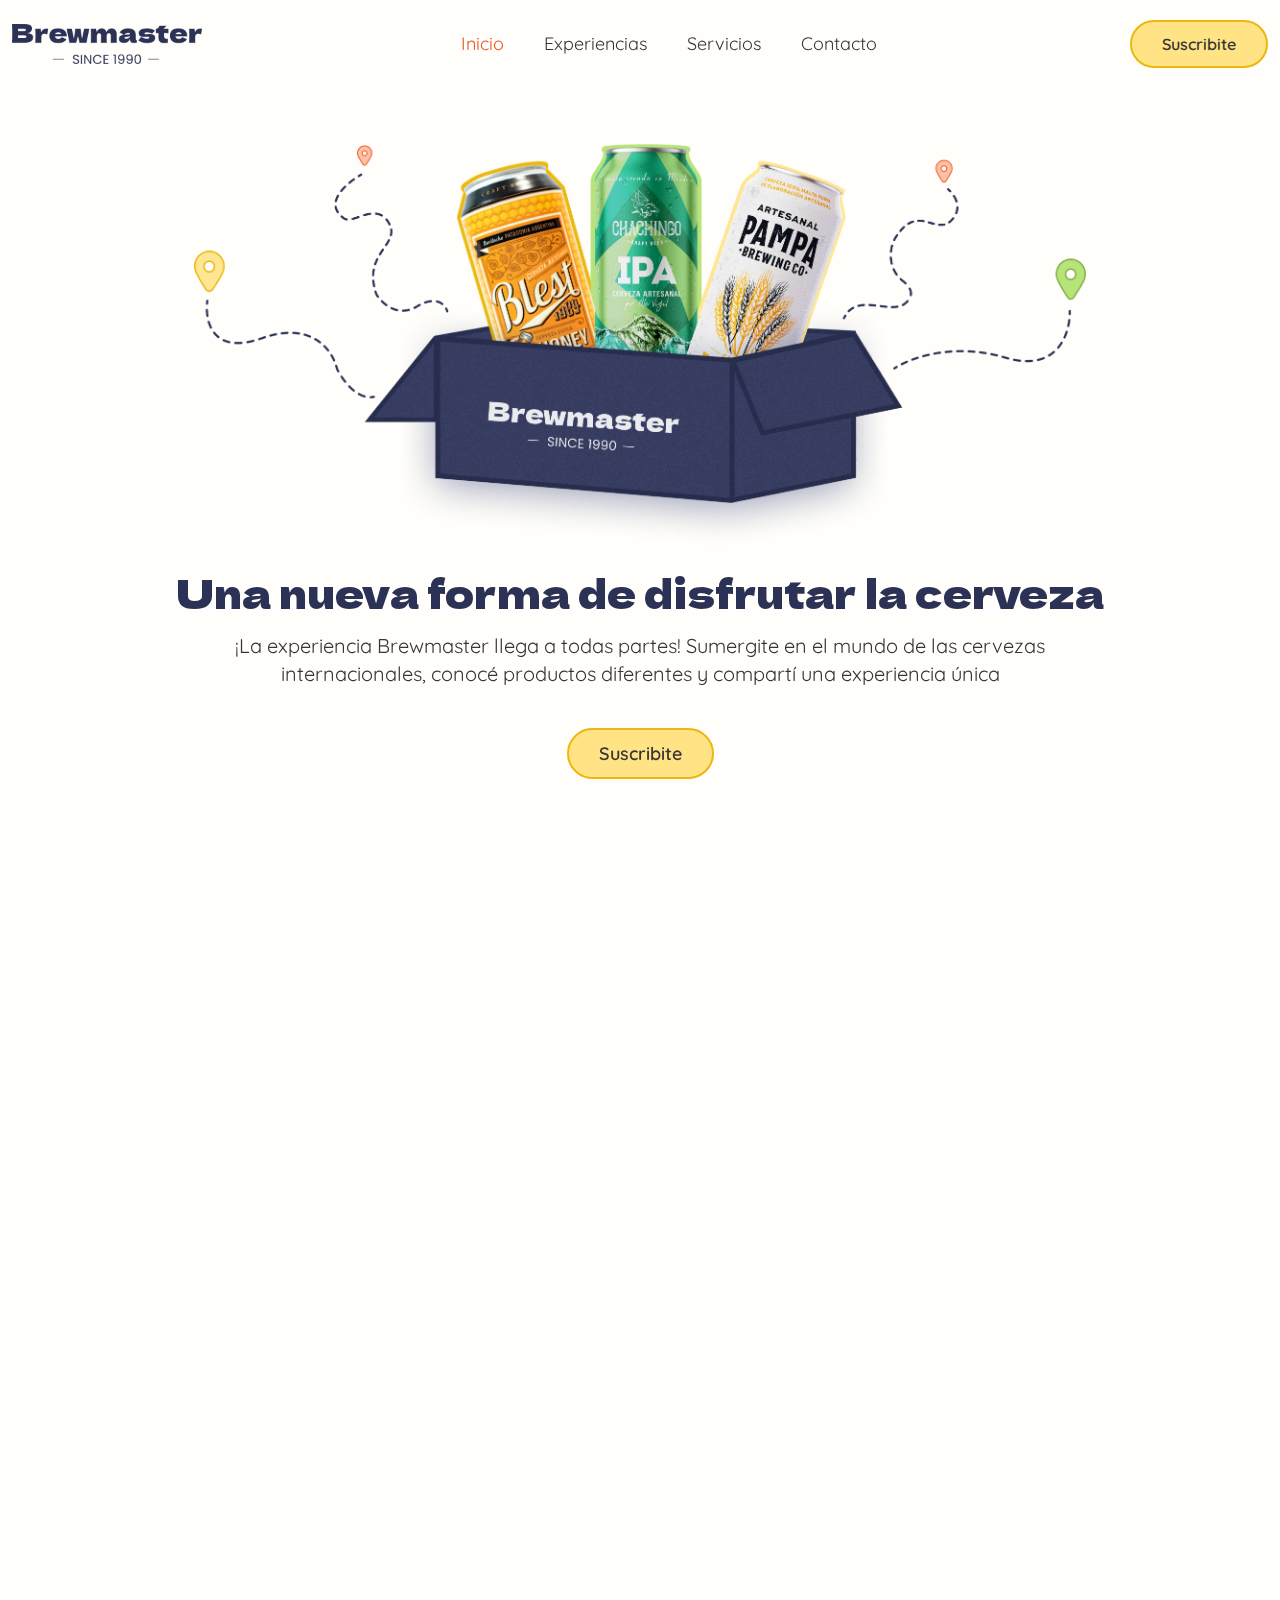
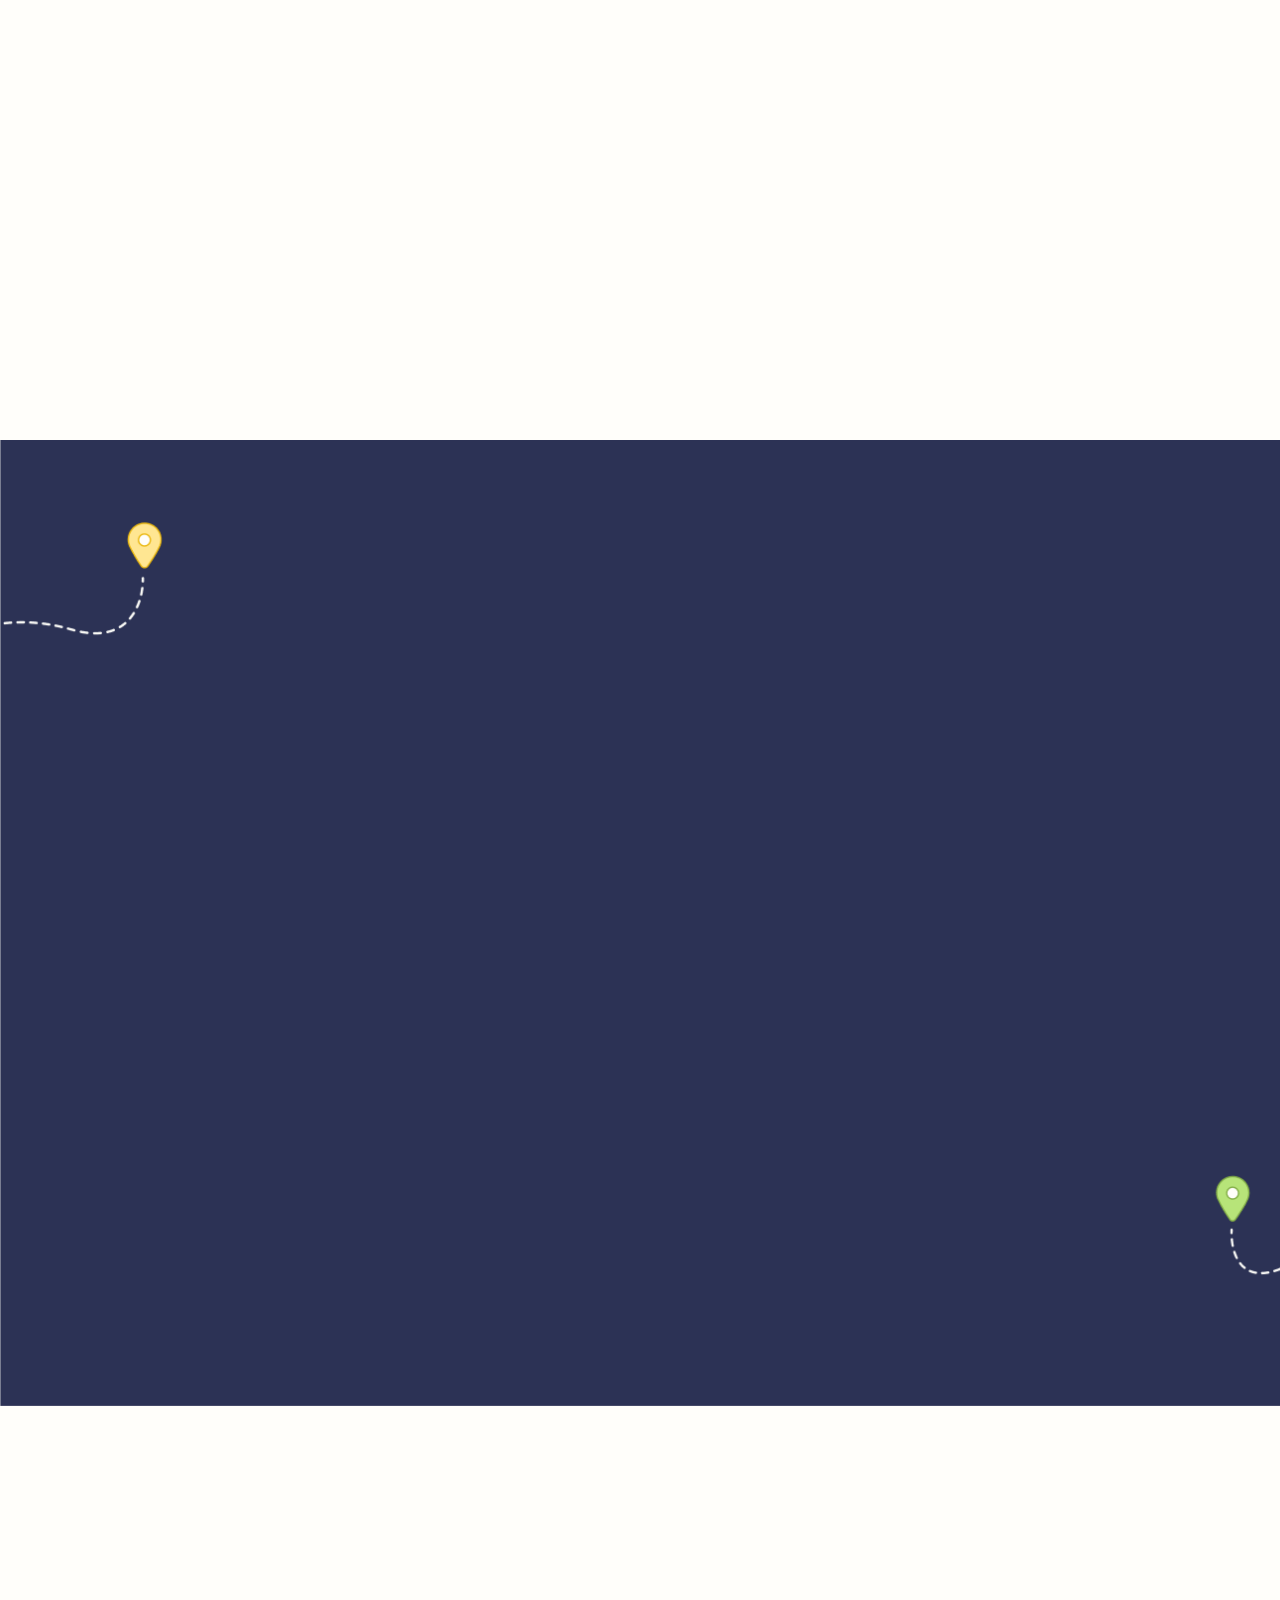
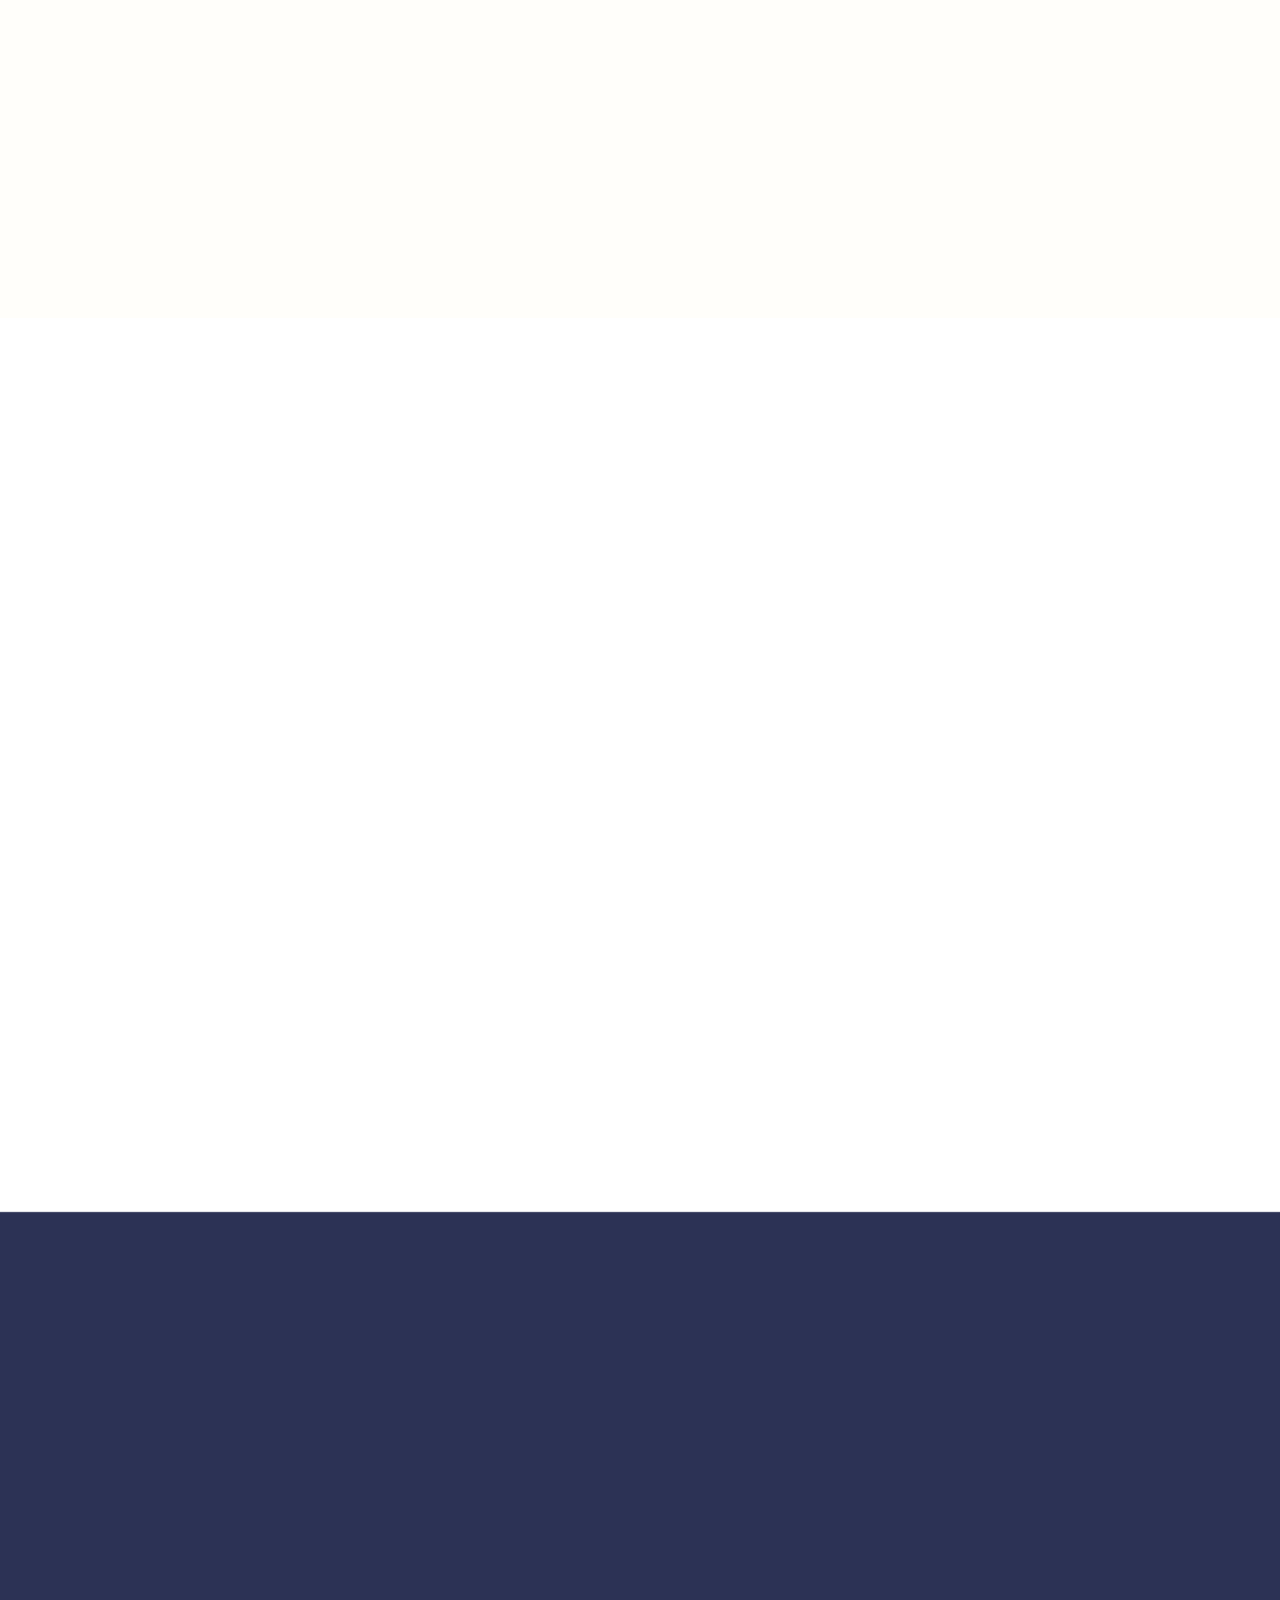
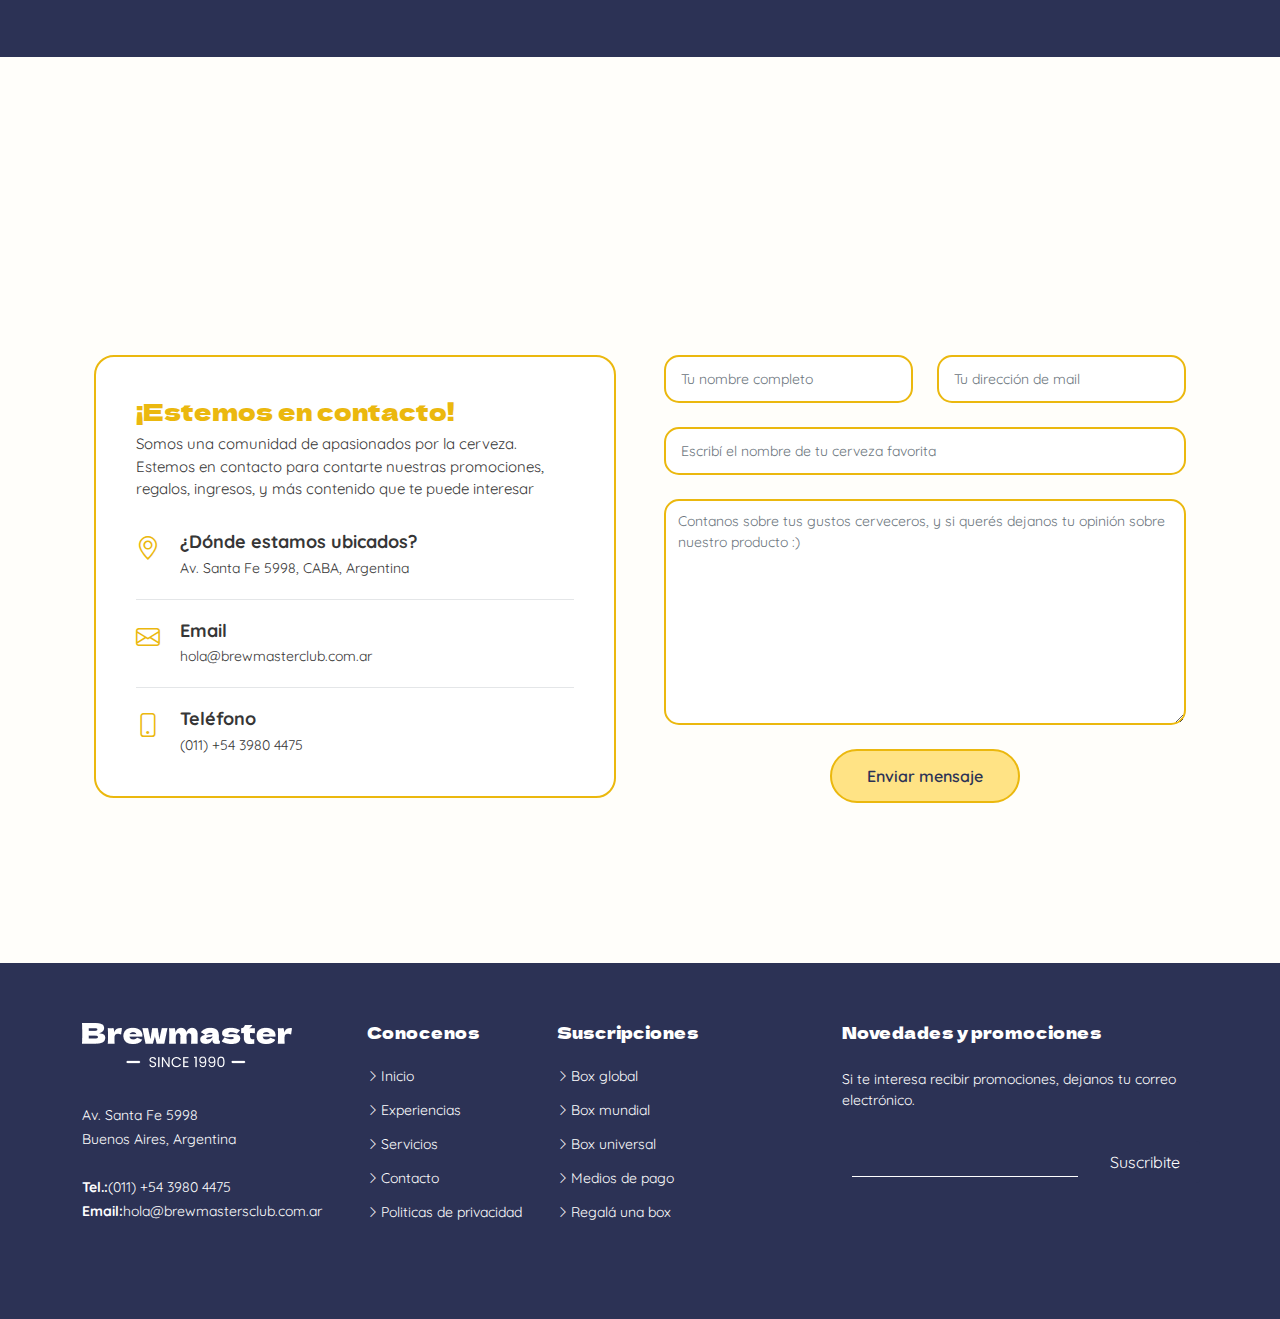
==== index.html @ a4a0e03e "first commit" ====
<!DOCTYPE html>
<html lang="en">

<head>
  <meta charset="utf-8">
  <meta content="width=device-width, initial-scale=1.0" name="viewport">

  <title>Bremasters Inicio</title>
  <meta content="" name="description">
  <meta content="" name="keywords">

  <!-- Favicons -->
  <link href="assets/img/B-logo-removebg-preview.png" rel="icon">
  <link href="assets/img/B-logo-removebg-preview.png" rel="apple-touch-icon">

  <!-- Google Fonts -->
  <link rel="preconnect" href="https://fonts.googleapis.com">
  <link rel="preconnect" href="https://fonts.gstatic.com" crossorigin>
  <link href="https://fonts.googleapis.com/css2?family=Open+Sans:ital,wght@0,300;0,400;0,500;0,600;0,700;1,300;1,400;1,500;1,600;1,700&family=Poppins:ital,wght@0,300;0,400;0,500;0,600;0,700;1,300;1,400;1,500;1,600;1,700&family=Source+Sans+Pro:ital,wght@0,300;0,400;0,600;0,700;1,300;1,400;1,600;1,700&display=swap" rel="stylesheet">
  <link href="https://fonts.googleapis.com/css2?family=Quicksand:wght@300;400;500;600;700&display=swap" rel="stylesheet">
  <link href="https://fonts.googleapis.com/css2?family=Dela+Gothic+One&display=swap" rel="stylesheet">
  <link href="https://fonts.googleapis.com/css2?family=Quicksand:wght@500&display=swap" rel="stylesheet">


  <!-- Vendor CSS Files -->
  <link href="assets/vendor/bootstrap/css/bootstrap.min.css" rel="stylesheet">
  <link href="assets/vendor/bootstrap-icons/bootstrap-icons.css" rel="stylesheet">
  <link href="assets/vendor/aos/aos.css" rel="stylesheet">
  <link href="assets/vendor/glightbox/css/glightbox.min.css" rel="stylesheet">
  <link href="assets/vendor/swiper/swiper-bundle.min.css" rel="stylesheet">

  <!-- Variables CSS Files. Uncomment your preferred color scheme -->
  <link href="assets/css/variables.css" rel="stylesheet">

  <!-- Template Main CSS File -->
  <link href="assets/css/main.css" rel="stylesheet">

  <!-- =======================================================
  * Template Name: HeroBiz - v2.1.0
  * Template URL: https://bootstrapmade.com/herobiz-bootstrap-business-template/
  * Author: BootstrapMade.com
  * License: https://bootstrapmade.com/license/
  ======================================================== -->
</head>

<body>

  <!-- ======= Header ======= -->
  <header id="header" class="header fixed-top" data-scrollto-offset="0">
    <div class="container-fluid d-flex align-items-center justify-content-between">

      <a href="index.html" class="logo d-flex align-items-center scrollto me-auto me-lg-0">
        <!-- Uncomment the line below if you also wish to use an image logo -->
        <img src="assets/img/Imgs-Brewmasters/Logo.png" alt="">
        <!-- <h1>HeroBiz<span>.</span></h1> -->
      </a>

      <nav id="navbar" class="navbar">
        <ul>

          <li><a href="index.html" id="botoninicio" style= "color:#EA571C"><span>Inicio</span> </a>
          <li><a class="nav-link scrollto" href="index2.html">Experiencias</a></li>
          <li><a class="nav-link scrollto" href="#">Servicios</a></li>
          <li><a class="nav-link scrollto" href="#">Contacto</a></li>
          <!-- <li><a class="nav-link scrollto" href="index.html#team">Team</a></li> -->
          <!-- <li><a href="blog.html">Blog</a></li> -->
          <!-- <li class="dropdown megamenu"><a href="#"><span>Mega Menu</span> <i class="bi bi-chevron-down dropdown-indicator"></i></a> -->
            <!-- <ul>
              <li>
                <a href="#">Column 1 link 1</a>
                <a href="#">Column 1 link 2</a>
                <a href="#">Column 1 link 3</a>
              </li>
              <li>
                <a href="#">Column 2 link 1</a>
                <a href="#">Column 2 link 2</a>
                <a href="#">Column 3 link 3</a>
              </li>
              <li>
                <a href="#">Column 3 link 1</a>
                <a href="#">Column 3 link 2</a>
                <a href="#">Column 3 link 3</a>
              </li>
              <li>
                <a href="#">Column 4 link 1</a>
                <a href="#">Column 4 link 2</a>
                <a href="#">Column 4 link 3</a>
              </li>
            </ul> -->
          </li>
          <!-- <li class="dropdown"><a href="#"><span>Drop Down</span> <i class="bi bi-chevron-down dropdown-indicator"></i></a>
            <ul>
              <li><a href="#">Drop Down 1</a></li>
              <li class="dropdown"><a href="#"><span>Deep Drop Down</span> <i class="bi bi-chevron-down dropdown-indicator"></i></a>
                <ul>
                  <li><a href="#">Deep Drop Down 1</a></li>
                  <li><a href="#">Deep Drop Down 2</a></li>
                  <li><a href="#">Deep Drop Down 3</a></li>
                  <li><a href="#">Deep Drop Down 4</a></li>
                  <li><a href="#">Deep Drop Down 5</a></li>
                </ul>
              </li>
              <li><a href="#">Drop Down 2</a></li>
              <li><a href="#">Drop Down 3</a></li>
              <li><a href="#">Drop Down 4</a></li>
            </ul> -->
          </li>
          <!-- <li><a class="nav-link scrollto" href="index.html#contact">Contact</a></li>
        </ul> -->
        <i class="bi bi-list mobile-nav-toggle d-none"></i>
      </nav><!-- .navbar -->

      <a class="btn-getstarted scrollto" href="index2.html">Suscribite</a>

    </div>
  </header><!-- End Header -->


  
  <section id="hero-animated" class="hero-animated d-flex align-items-center">
    <div class="container d-flex flex-column justify-content-center align-items-center text-center position-relative" data-aos="zoom-out">
      <img src="assets/img/Imgs-Brewmasters/Img-hero.png" class="img-fluid animated">
      <h2>Una nueva forma de disfrutar la cerveza</h2>
      <p> ¡La experiencia Brewmaster llega a todas partes! Sumergite en el mundo de las cervezas
        <br> internacionales, conocé productos diferentes y compartí una experiencia única 
      <div class="d-flex">
        <a href="index2.html" class="btn-get-started scrollto">Suscribite</a>
        <!--<a Este es el video que aparecía antes href="https://www.youtube.com/watch?v=LXb3EKWsInQ" class="glightbox btn-watch-video d-flex align-items-center"><i class="bi bi-play-circle"></i><span>Watch Video</span></a> -->
      </div>
    </div>
  </section>

  <main id="main">


    <!-- ======= Services Section ======= -->
    <section id="services" class="services">
      <div class="container" data-aos="fade-up">

        <!-- <div class="section-header">
          <h2>Our Services</h2>
          <p>Ea vitae aspernatur deserunt voluptatem impedit deserunt magnam occaecati dssumenda quas ut ad dolores adipisci aliquam.</p>
        </div> -->

        <div class="row gy-5">

          <div class="col-xl-4 col-md-6" data-aos="zoom-in" data-aos-delay="200">
            <div class="service-item">
              <div class="img">
                <img src="assets/img/Services/Service 1.png" class="img-fluid" alt="">
              </div>
              <div class="details position-relative">
                <!-- <div class="icon">
                  <i class="bi bi-activity"></i>
                </div>-->
                <a href="#" class="stretched-link">
                  <h3>Suscribite</h3>
                </a>
                <p>Seleccioná la suscripción que vos prefieras. ¡La primera compra incluye una sorpresa!</p>
              </div>
            </div>
          </div> <!-- End Service Item -->

          <div class="col-xl-4 col-md-6" data-aos="zoom-in" data-aos-delay="300">
            <div class="service-item">
              <div class="img">
                <img src="assets/img/Services/Service 2.png" class="img-fluid" alt="">
              </div>
              <div class="details position-relative">
                <!-- <div class="icon">
                  <i class="bi bi-broadcast"></i>
                </div> --> 
                <a href="#" class="stretched-link">
                  <h3>Recibí tu producto</h3>
                </a>
                <p>En menos de una semana te enviamos el pedido a tu hogar. ¡Disfrutá sin moverte de ahí!</p>
              </div>
            </div>
          </div> <!-- End Service Item --> 

          <div class="col-xl-4 col-md-6" data-aos="zoom-in" data-aos-delay="400">
            <div class="service-item">
              <div class="img">
                <img src="assets/img/Services/Service 3.png" class="img-fluid" alt="">
              </div>
              <div class="details position-relative">
                <!-- <div class="icon">
                  <i class="bi bi-easel"></i>
                </div> --> 
                <a href="#" class="stretched-link">
                  <h3>Disfrutá</h3>
                </a>
                <p>No todos los días se prueban cervezas seleccionadas de otros países. ¡Aprovechá cada producto!</p>
              </div>
            </div>
          </div> <!-- End Service Item -->

          <!-- <div class="col-xl-4 col-md-6" data-aos="zoom-in" data-aos-delay="500">
            <div class="service-item">
              <div class="img">
                <img src="assets/img/services-4.jpg" class="img-fluid" alt="">
              </div>
              <div class="details position-relative">
                <div class="icon">
                  <i class="bi bi-bounding-box-circles"></i>
                </div>
                <a href="#" class="stretched-link">
                  <h3>Asperiores Commodit</h3>
                </a>
                <p>Non et temporibus minus omnis sed dolor esse consequatur. Cupiditate sed error ea fuga sit provident adipisci neque.</p>
                <a href="#" class="stretched-link"></a>
              </div>
            </div>
          </div>  End Service Item --> 

          <!--<div class="col-xl-4 col-md-6" data-aos="zoom-in" data-aos-delay="600">
            <div class="service-item">
              <div class="img">
                <img src="assets/img/services-5.jpg" class="img-fluid" alt="">
              </div>
              <div class="details position-relative">
                <div class="icon">
                  <i class="bi bi-calendar4-week"></i>
                </div>
                <a href="#" class="stretched-link">
                  <h3>Velit Doloremque</h3>
                </a>
                <p>Cumque et suscipit saepe. Est maiores autem enim facilis ut aut ipsam corporis aut. Sed animi at autem alias eius labore.</p>
                <a href="#" class="stretched-link"></a>
              </div>
            </div>
          </div> End Service Item -->

          <!-- <div class="col-xl-4 col-md-6" data-aos="zoom-in" data-aos-delay="700">
            <div class="service-item">
              <div class="img">
                <img src="assets/img/services-6.jpg" class="img-fluid" alt="">
              </div>
              <div class="details position-relative">
                <div class="icon">
                  <i class="bi bi-chat-square-text"></i>
                </div>
                <a href="#" class="stretched-link">
                  <h3>Dolori Architecto</h3>
                </a>
                <p>Hic molestias ea quibusdam eos. Fugiat enim doloremque aut neque non et debitis iure. Corrupti recusandae ducimus enim.</p>
                <a href="#" class="stretched-link"></a>
              </div>
            </div>
          </div>  End Service Item -->

        </div>

      </div>
    </section> <!-- End Service Section -->

    <!-- ======= Featured Services Section ======= 
    <section id="featured-services" class="featured-services">
      <div class="container">

        <div class="row gy-4">

          <div class="col-xl-3 col-md-6 d-flex" data-aos="zoom-out">
            <div class="service-item position-relative">
               <div class="icon"><i class="bi bi-activity icon"></i></div>
              <img src="../HeroBiz/assets/img/Imgs Brewmasters/Services/service 1.png">
              <h4><a href="" class="stretched-link">Explorá</a></h4>
              <p>Conocé de qué se trata nuestro servicio y las opciones que tenemos.</p>
            </div>
          </div>End Service Item

          <div class="col-xl-3 col-md-6 d-flex" data-aos="zoom-out" data-aos-delay="200">
            <div class="service-item position-relative">
              <div class="icon"><i class="bi bi-bounding-box-circles icon"></i></div>
              <img src="../HeroBiz/assets/img/Imgs Brewmasters/Services/service 2.png">
              <h4><a href="" class="stretched-link">Elegí una suscripción</a></h4>
              <p>Seleccioná la suscripción que vos prefieras. ¡La primera compra incluye una sorpresa!</p>
            </div>
          </div>End Service Item

          <div class="col-xl-3 col-md-6 d-flex" data-aos="zoom-out" data-aos-delay="400">
            <div class="service-item position-relative">
              <div class="icon"><i class="bi bi-calendar4-week icon"></i></div>
              <h4><a href="" class="stretched-link">Recibí tu producto</a></h4>
              <p>En menos de una semana te enviamos el pedido a tu hogar. ¡Disfrutá sin moverte de ahí!</p>
            </div>
          </div> End Service Item

          <div class="col-xl-3 col-md-6 d-flex" data-aos="zoom-out" data-aos-delay="600">
            <div class="service-item position-relative">
              <div class="icon"><i class="bi bi-broadcast icon"></i></div>
              <h4><a href="" class="stretched-link">¡Disfrutá la experiencia!</a></h4>
              <p>No todos los días se prueban cervezas seleccionadas de otros países. ¡Aprovecha cada producto!</p>
            </div>
          </div>End Service Item

        </div>

      </div>
    </section> End Featured Services Section -->

    <!-- ======= About Section ======= -->
    <section id="about" class="about">
      <div class="container" data-aos="fade-up">

        <div class="section-header">
          <h2>Un box con sabor internacional</h2>
          <p>Te presentamos un pack con latas de cerveza seleccionadas de diferentes países.
            ¡Disfrutá de probar sabores nuevos 
            <br> y sofisticados desde la comodidad de tu hogar! </br> </p>
        </div>

        <div class="row g-4 g-lg-5" data-aos="fade-up" data-aos-delay="200">

          <div class="col-lg-5">
            <div class="about-img">
              <img src="assets/img/Imgs-Brewmasters/img-sección2.png" class="img-fluid" alt="">
            </div>
          </div>

          <div class="col-lg-7">
            <h3 class="pt-0 pt-lg-5"></h3>

            <!-- Tabs
            <ul class="nav nav-pills mb-3">
              <li><a class="nav-link active" data-bs-toggle="pill" href="#tab1">Saepe fuga</a></li>
              <li><a class="nav-link" data-bs-toggle="pill" href="#tab2">Voluptates</a></li>
              <li><a class="nav-link" data-bs-toggle="pill" href="#tab3">Corrupti</a></li>
            </ul> End Tabs -->

            <!-- Tab Content -->
            <div class="tab-content">

              <div class="tab-pane fade show active" id="tab1">

                <!-- <p class="fst-italic">Consequuntur inventore voluptates consequatur aut vel et. Eos doloribus expedita. Sapiente atque consequatur minima nihil quae aspernatur quo suscipit voluptatem.</p>
                  -->

                <div class="d-flex align-items-center mt-4">
                  <i-1 class="bi bi-check2" ></i-1>
                  <h4>Una opción diferente y completa</h4>
                </div>
                <p>Nuestro pack incluye 6 latas de cerveza artesanal + tag de degustación de cada 
                  <br> una + obsequio especial del mes (vaso, posavaso, remera, merchandising).</p>

                <div class="d-flex align-items-center mt-4">
                  <i-2 class="bi bi-check2"></i-2>
                  <h4>Productos seleccionados por expertos</h4>
                </div>
                <p>Conseguí tus productos exclusivamente seleccionados por un equipo de expertos 
                  <br> del universo cervecero.</p>

                <div class="d-flex align-items-center mt-4">
                  <i-3 class="bi bi-check2"></i-3>
                  <h4>Servicio de calidad</h4>
                </div>
                <p>Nos gusta lo práctico, lo ágil. Queremos hacerte llegar un producto único que 
                  <br> cumpla con tus expectativas.</p>

              </div><!-- End Tab 1 Content -->

              <div class="tab-pane fade show" id="tab2">

                <p class="fst-italic">Consequuntur inventore voluptates consequatur aut vel et. Eos doloribus expedita. Sapiente atque consequatur minima nihil quae aspernatur quo suscipit voluptatem.</p>

                <div class="d-flex align-items-center mt-4">
                  <i class="bi bi-check2"></i>
                  <h4>Repudiandae rerum velit modi et officia quasi facilis</h4>
                </div>
                <p>Laborum omnis voluptates voluptas qui sit aliquam blanditiis. Sapiente minima commodi dolorum non eveniet magni quaerat nemo et.</p>

                <div class="d-flex align-items-center mt-4">
                  <i class="bi bi-check2"></i>
                  <h4>Incidunt non veritatis illum ea ut nisi</h4>
                </div>
                <p>Non quod totam minus repellendus autem sint velit. Rerum debitis facere soluta tenetur. Iure molestiae assumenda sunt qui inventore eligendi voluptates nisi at. Dolorem quo tempora. Quia et perferendis.</p>

                <div class="d-flex align-items-center mt-4">
                  <i class="bi bi-check2"></i>
                  <h4>Omnis ab quia nemo dignissimos rem eum quos..</h4>
                </div>
                <p>Eius alias aut cupiditate. Dolor voluptates animi ut blanditiis quos nam. Magnam officia aut ut alias quo explicabo ullam esse. Sunt magnam et dolorem eaque magnam odit enim quaerat. Vero error error voluptatem eum.</p>

              </div><!-- End Tab 2 Content -->

              <div class="tab-pane fade show" id="tab3">

                <p class="fst-italic">Consequuntur inventore voluptates consequatur aut vel et. Eos doloribus expedita. Sapiente atque consequatur minima nihil quae aspernatur quo suscipit voluptatem.</p>

                <div class="d-flex align-items-center mt-4">
                  <i class="bi bi-check2"></i>
                  <h4>Repudiandae rerum velit modi et officia quasi facilis</h4>
                </div>
                <p>Laborum omnis voluptates voluptas qui sit aliquam blanditiis. Sapiente minima commodi dolorum non eveniet magni quaerat nemo et.</p>

                <div class="d-flex align-items-center mt-4">
                  <i class="bi bi-check2"></i>
                  <h4>Incidunt non veritatis illum ea ut nisi</h4>
                </div>
                <p>Non quod totam minus repellendus autem sint velit. Rerum debitis facere soluta tenetur. Iure molestiae assumenda sunt qui inventore eligendi voluptates nisi at. Dolorem quo tempora. Quia et perferendis.</p>

                <div class="d-flex align-items-center mt-4">
                  <i class="bi bi-check2"></i>
                  <h4>Omnis ab quia nemo dignissimos rem eum quos..</h4>
                </div>
                <p>Eius alias aut cupiditate. Dolor voluptates animi ut blanditiis quos nam. Magnam officia aut ut alias quo explicabo ullam esse. Sunt magnam et dolorem eaque magnam odit enim quaerat. Vero error error voluptatem eum.</p>

              </div><!-- End Tab 3 Content -->

            </div>

          </div>

        </div>

      </div>
    </section><!-- End About Section -->

    <!-- ======= Pricing Section ======= -->
    <section id="pricing" class="pricing">
      <div class="container" data-aos="fade-up">

        <div class="section-pricing">
          <h2>Sumergite en la experiencia Brewmaster</h2>
          <p>Elegí la suscripción que prefieras y comenzá a probar nuestras selecciones especiales</p>
        </div>

        <div class="row gy-4">

          <div class="col-lg-4" data-aos="zoom-in" data-aos-delay="200">
            <div class="pricing-item">

              <div class="pricing-header">
                <h3>Box global</h3>
                <h4>$ 6.000<span> <br> COMPRA ÚNICA </br></span></h4>
              </div>

              <ul>
                <li><i class="bi bi-dot"></i> <span>Compra por única vez.</span></li>
                <li><i class="bi bi-dot"></i> <span>Envío gratis.</span></li>
                <li><i class="bi bi-dot"></i> <span>Regalo sorpresa.</span></li>
                <li><i class="bi bi-dot"></i> <span>Sin opción de cambio.</span></li>
                
              </ul>

              <div class="text-center mt-auto">
                <a href="index2.html" class="buy-btn">¡Quiero este box!</a>
              </div>

            </div>
          </div><!-- End Pricing Item -->

          <div class="col-lg-4" data-aos="zoom-in" data-aos-delay="400">
            <div class="pricing-item featured">

              <div class="pricing-header">
                <h3>Box mundial</h3>
                <h4>$ 5.500<span> <br> COMPRA MENSUAL </br></span></h4>
              </div>

              <ul>
                <li><i class="bi bi-dot"></i> <span>Suscripción por 6 meses.</span></li>
                <li><i class="bi bi-dot"></i> <span>Envío gratis.</span></li>
                <li><i class="bi bi-dot"></i> <span>Regalo sorpresa.</spa></li>
                <li><i class="bi bi-dot"></i> <span>Opción de cancelación.</spa></li>
               
              </ul>

              <div class="text-center mt-auto">
                <a href="index2.html" class="buy-btn">¡Quiero este box!</a>
              </div>

            </div>
          </div><!-- End Pricing Item -->

          <div class="col-lg-4" data-aos="zoom-in" data-aos-delay="600">
            <div class="pricing-item">

              <div class="pricing-header">
                <h3>Box universal</h3>
                <h4>$ 5.000 <span> <br> COMPRA MENSUAL </br></span></h4>
              </div>

              <ul>
                <li><i class="bi bi-dot"></i> <span>Suscripción por 12 meses.</span></li>
                <li><i class="bi bi-dot"></i> <span>Envío gratis.</span></li>
                <li><i class="bi bi-dot"></i> <span>Regalo sorpresa.</spa></li>
                <li><i class="bi bi-dot"></i> <span>Opción de cancelación.</spa></li>
               
              </ul>

              <div class="text-center mt-auto">
                <a href="index2.html" class="buy-btn">¡Quiero este box!</a>
              </div>

          </div><!-- End Pricing Item -->

        </div>

      </div>
    </section><!-- End Pricing Section -->


    <!-- ======= Call To Action Section ======= -->
    <section id="cta" class="cta">
      <div class="container" data-aos="zoom-out">

        <div class="row g-5">

          <div class="col-lg-8 col-md-6 content d-flex flex-column justify-content-center order-last order-md-first">
            <h3>Promoviendo las cervezas internacionales</h3>
            <p> Este producto surgió a partir de Sol Cravello, una reconocida sommelier 
              <br> de cerveza que junto a sus amigos quisieron compartir su gusto por </br> 
              la bebida y potenciar a los pequeños productores. </br> </p>
            <a class="cta-btn align-self-start" >Conocé su historia</a>
          </div>

          <div class="col-lg-4 col-md-6 order-first order-md-last d-flex align-items-center">
            <div class="img">
              <img src="assets/img/Imgs-Brewmasters/Img Sol Cravello.png" alt="" class="img-fluid">
            </div>
          </div>

        </div>

      </div>
    </section><!-- End Call To Action Section -->


    <!-- ======= On Focus Section ======= 
    <section id="onfocus" class="onfocus">
      <div class="container-fluid p-0" data-aos="fade-up">

        <div class="row g-0">
          <div class="col-lg-6 video-play position-relative">
            <a href="https://www.youtube.com/watch?v=LXb3EKWsInQ" class="glightbox play-btn"></a>
          </div>
          <div class="col-lg-6">
            <div class="content d-flex flex-column justify-content-center h-100">
              <h3>Voluptatem dignissimos provident quasi corporis</h3>
              <p class="fst-italic">
                Lorem ipsum dolor sit amet, consectetur adipiscing elit, sed do eiusmod tempor incididunt ut labore et dolore
                magna aliqua.
              </p>
              <ul>
                <li><i class="bi bi-check-circle"></i> Ullamco laboris nisi ut aliquip ex ea commodo consequat.</li>
                <li><i class="bi bi-check-circle"></i> Duis aute irure dolor in reprehenderit in voluptate velit.</li>
                <li><i class="bi bi-check-circle"></i> Ullamco laboris nisi ut aliquip ex ea commodo consequat. Duis aute irure dolor in reprehenderit in voluptate trideta storacalaperda mastiro dolore eu fugiat nulla pariatur.</li>
              </ul>
              <a href="#" class="read-more align-self-start"><span>Read More</span><i class="bi bi-arrow-right"></i></a>
            </div>
          </div>
        </div>

      </div>
    </section> End On Focus Section 

     ======= Features Section ======= 
    <section id="features" class="features">
      <div class="container" data-aos="fade-up">

        <ul class="nav nav-tabs row gy-4 d-flex">

          <li class="nav-item col-6 col-md-4 col-lg-2">
            <a class="nav-link active show" data-bs-toggle="tab" data-bs-target="#tab-1">
              <i class="bi bi-binoculars color-cyan"></i>
              <h4>Modinest</h4>
            </a>
          </li> End Tab 1 Nav

          <li class="nav-item col-6 col-md-4 col-lg-2">
            <a class="nav-link" data-bs-toggle="tab" data-bs-target="#tab-2">
              <i class="bi bi-box-seam color-indigo"></i>
              <h4>Undaesenti</h4>
            </a>
          </li> End Tab 2 Nav

          <li class="nav-item col-6 col-md-4 col-lg-2">
            <a class="nav-link" data-bs-toggle="tab" data-bs-target="#tab-3">
              <i class="bi bi-brightness-high color-teal"></i>
              <h4>Pariatur</h4>
            </a>
          </li> End Tab 3 Nav

          <li class="nav-item col-6 col-md-4 col-lg-2">
            <a class="nav-link" data-bs-toggle="tab" data-bs-target="#tab-4">
              <i class="bi bi-command color-red"></i>
              <h4>Nostrum</h4>
            </a>
          </li> End Tab 4 Nav

          <li class="nav-item col-6 col-md-4 col-lg-2">
            <a class="nav-link" data-bs-toggle="tab" data-bs-target="#tab-5">
              <i class="bi bi-easel color-blue"></i>
              <h4>Adipiscing</h4>
            </a>
          </li> End Tab 5 Nav 

          <li class="nav-item col-6 col-md-4 col-lg-2">
            <a class="nav-link" data-bs-toggle="tab" data-bs-target="#tab-6">
              <i class="bi bi-map color-orange"></i>
              <h4>Reprehit</h4>
            </a>
          </li> End Tab 6 Nav 

        </ul>

        <div class="tab-content">

          <div class="tab-pane active show" id="tab-1">
            <div class="row gy-4">
              <div class="col-lg-8 order-2 order-lg-1" data-aos="fade-up" data-aos-delay="100">
                <h3>Modinest</h3>
                <p class="fst-italic">
                  Lorem ipsum dolor sit amet, consectetur adipiscing elit, sed do eiusmod tempor incididunt ut labore et dolore
                  magna aliqua.
                </p>
                <ul>
                  <li><i class="bi bi-check-circle-fill"></i> Ullamco laboris nisi ut aliquip ex ea commodo consequat.</li>
                  <li><i class="bi bi-check-circle-fill"></i> Duis aute irure dolor in reprehenderit in voluptate velit.</li>
                  <li><i class="bi bi-check-circle-fill"></i> Ullamco laboris nisi ut aliquip ex ea commodo consequat. Duis aute irure dolor in reprehenderit in voluptate trideta storacalaperda mastiro dolore eu fugiat nulla pariatur.</li>
                </ul>
                <p>
                  Ullamco laboris nisi ut aliquip ex ea commodo consequat. Duis aute irure dolor in reprehenderit in voluptate
                  velit esse cillum dolore eu fugiat nulla pariatur. Excepteur sint occaecat cupidatat non proident, sunt in
                  culpa qui officia deserunt mollit anim id est laborum
                </p>
              </div>
              <div class="col-lg-4 order-1 order-lg-2 text-center" data-aos="fade-up" data-aos-delay="200">
                <img src="assets/img/features-1.svg" alt="" class="img-fluid">
              </div>
            </div>
          </div> End Tab Content 1 

          <div class="tab-pane" id="tab-2">
            <div class="row gy-4">
              <div class="col-lg-8 order-2 order-lg-1">
                <h3>Undaesenti</h3>
                <p>
                  Ullamco laboris nisi ut aliquip ex ea commodo consequat. Duis aute irure dolor in reprehenderit in voluptate
                  velit esse cillum dolore eu fugiat nulla pariatur. Excepteur sint occaecat cupidatat non proident, sunt in
                  culpa qui officia deserunt mollit anim id est laborum
                </p>
                <p class="fst-italic">
                  Lorem ipsum dolor sit amet, consectetur adipiscing elit, sed do eiusmod tempor incididunt ut labore et dolore
                  magna aliqua.
                </p>
                <ul>
                  <li><i class="bi bi-check-circle-fill"></i> Ullamco laboris nisi ut aliquip ex ea commodo consequat.</li>
                  <li><i class="bi bi-check-circle-fill"></i> Duis aute irure dolor in reprehenderit in voluptate velit.</li>
                  <li><i class="bi bi-check-circle-fill"></i> Provident mollitia neque rerum asperiores dolores quos qui a. Ipsum neque dolor voluptate nisi sed.</li>
                  <li><i class="bi bi-check-circle-fill"></i> Ullamco laboris nisi ut aliquip ex ea commodo consequat. Duis aute irure dolor in reprehenderit in voluptate trideta storacalaperda mastiro dolore eu fugiat nulla pariatur.</li>
                </ul>
              </div>
              <div class="col-lg-4 order-1 order-lg-2 text-center">
                <img src="assets/img/features-2.svg" alt="" class="img-fluid">
              </div>
            </div>
          </div> End Tab Content 2 

          <div class="tab-pane" id="tab-3">
            <div class="row gy-4">
              <div class="col-lg-8 order-2 order-lg-1">
                <h3>Pariatur</h3>
                <p>
                  Ullamco laboris nisi ut aliquip ex ea commodo consequat. Duis aute irure dolor in reprehenderit in voluptate
                  velit esse cillum dolore eu fugiat nulla pariatur. Excepteur sint occaecat cupidatat non proident, sunt in
                  culpa qui officia deserunt mollit anim id est laborum
                </p>
                <ul>
                  <li><i class="bi bi-check-circle-fill"></i> Ullamco laboris nisi ut aliquip ex ea commodo consequat.</li>
                  <li><i class="bi bi-check-circle-fill"></i> Duis aute irure dolor in reprehenderit in voluptate velit.</li>
                  <li><i class="bi bi-check-circle-fill"></i> Provident mollitia neque rerum asperiores dolores quos qui a. Ipsum neque dolor voluptate nisi sed.</li>
                </ul>
                <p class="fst-italic">
                  Lorem ipsum dolor sit amet, consectetur adipiscing elit, sed do eiusmod tempor incididunt ut labore et dolore
                  magna aliqua.
                </p>
              </div>
              <div class="col-lg-4 order-1 order-lg-2 text-center">
                <img src="assets/img/features-3.svg" alt="" class="img-fluid">
              </div>
            </div>
          </div> End Tab Content 3

          <div class="tab-pane" id="tab-4">
            <div class="row gy-4">
              <div class="col-lg-8 order-2 order-lg-1">
                <h3>Nostrum</h3>
                <p>
                  Ullamco laboris nisi ut aliquip ex ea commodo consequat. Duis aute irure dolor in reprehenderit in voluptate
                  velit esse cillum dolore eu fugiat nulla pariatur. Excepteur sint occaecat cupidatat non proident, sunt in
                  culpa qui officia deserunt mollit anim id est laborum
                </p>
                <p class="fst-italic">
                  Lorem ipsum dolor sit amet, consectetur adipiscing elit, sed do eiusmod tempor incididunt ut labore et dolore
                  magna aliqua.
                </p>
                <ul>
                  <li><i class="bi bi-check-circle-fill"></i> Ullamco laboris nisi ut aliquip ex ea commodo consequat.</li>
                  <li><i class="bi bi-check-circle-fill"></i> Duis aute irure dolor in reprehenderit in voluptate velit.</li>
                  <li><i class="bi bi-check-circle-fill"></i> Ullamco laboris nisi ut aliquip ex ea commodo consequat. Duis aute irure dolor in reprehenderit in voluptate trideta storacalaperda mastiro dolore eu fugiat nulla pariatur.</li>
                </ul>
              </div>
              <div class="col-lg-4 order-1 order-lg-2 text-center">
                <img src="assets/img/features-4.svg" alt="" class="img-fluid">
              </div>
            </div>
          </div> End Tab Content 4 

          <div class="tab-pane" id="tab-5">
            <div class="row gy-4">
              <div class="col-lg-8 order-2 order-lg-1">
                <h3>Adipiscing</h3>
                <p>
                  Ullamco laboris nisi ut aliquip ex ea commodo consequat. Duis aute irure dolor in reprehenderit in voluptate
                  velit esse cillum dolore eu fugiat nulla pariatur. Excepteur sint occaecat cupidatat non proident, sunt in
                  culpa qui officia deserunt mollit anim id est laborum
                </p>
                <p class="fst-italic">
                  Lorem ipsum dolor sit amet, consectetur adipiscing elit, sed do eiusmod tempor incididunt ut labore et dolore
                  magna aliqua.
                </p>
                <ul>
                  <li><i class="bi bi-check-circle-fill"></i> Ullamco laboris nisi ut aliquip ex ea commodo consequat.</li>
                  <li><i class="bi bi-check-circle-fill"></i> Duis aute irure dolor in reprehenderit in voluptate velit.</li>
                  <li><i class="bi bi-check-circle-fill"></i> Ullamco laboris nisi ut aliquip ex ea commodo consequat. Duis aute irure dolor in reprehenderit in voluptate trideta storacalaperda mastiro dolore eu fugiat nulla pariatur.</li>
                </ul>
              </div>
              <div class="col-lg-4 order-1 order-lg-2 text-center">
                <img src="assets/img/features-5.svg" alt="" class="img-fluid">
              </div>
            </div>
          </div> End Tab Content 5

          <div class="tab-pane" id="tab-6">
            <div class="row gy-4">
              <div class="col-lg-8 order-2 order-lg-1">
                <h3>Reprehit</h3>
                <p>
                  Ullamco laboris nisi ut aliquip ex ea commodo consequat. Duis aute irure dolor in reprehenderit in voluptate
                  velit esse cillum dolore eu fugiat nulla pariatur. Excepteur sint occaecat cupidatat non proident, sunt in
                  culpa qui officia deserunt mollit anim id est laborum
                </p>
                <p class="fst-italic">
                  Lorem ipsum dolor sit amet, consectetur adipiscing elit, sed do eiusmod tempor incididunt ut labore et dolore
                  magna aliqua.
                </p>
                <ul>
                  <li><i class="bi bi-check-circle-fill"></i> Ullamco laboris nisi ut aliquip ex ea commodo consequat.</li>
                  <li><i class="bi bi-check-circle-fill"></i> Duis aute irure dolor in reprehenderit in voluptate velit.</li>
                  <li><i class="bi bi-check-circle-fill"></i> Ullamco laboris nisi ut aliquip ex ea commodo consequat. Duis aute irure dolor in reprehenderit in voluptate trideta storacalaperda mastiro dolore eu fugiat nulla pariatur.</li>
                </ul>
              </div>
              <div class="col-lg-4 order-1 order-lg-2 text-center">
                <img src="assets/img/features-6.svg" alt="" class="img-fluid">
              </div>
            </div>
          </div> End Tab Content 6 

        </div>

      </div>
    </section> End Features Section -->
    
<!-- ======= Portfolio Section ======= -->
<section id="portfolio" class="portfolio" data-aos="fade-up">

  <div class="container">

    <div class="section-header">
      <h2>#BrewersComunidad</h2>
      <p>¡Nos encanta ver a nuestros clientes felices con sus birras! Compartinos tu foto y formá parte 
        <br> de nuestra comunidad cervecera <br/>  </p>
    </div>

  </div>

  <div class="container-fluid" data-aos="fade-up" data-aos-delay="200">

    <div class="portfolio-isotope" data-portfolio-filter="*" data-portfolio-layout="masonry" data-portfolio-sort="original-order">

     <!-- <ul class="portfolio-flters">
        <li data-filter="*" class="filter-active">All</li>
        <li data-filter=".filter-app">App</li>
        <li data-filter=".filter-product">Product</li>
        <li data-filter=".filter-branding">Branding</li>
        <li data-filter=".filter-books">Books</li>
      </ul> End Portfolio Filters -->

      <div class="row g-0 portfolio-container">

        <div class="col-xl-3 col-lg-4 col-md-6 portfolio-item filter-app">
          <img src="assets/img/Portfolio-section/Img-1.png" class="img-fluid" alt="">
          <div class="portfolio-info">
            <h4>Martín Fernández</h4>
            <a href="assets/img/Portfolio-section/Img-1.png" title="Martín Fernández" data-gallery="portfolio-gallery" class="glightbox preview-link"><i class="bi bi-zoom-in"></i></a>
            <a href="portfolio-details.html" title="More Details" class="details-link"><i class="bi bi-link-45deg"></i></a>
          </div>
        </div><!-- End Portfolio Item -->

        <div class="col-xl-3 col-lg-4 col-md-6 portfolio-item filter-product">
          <img src="assets/img/Portfolio-section/Img-2.png" class="img-fluid" alt="">
          <div class="portfolio-info">
            <h4>Agustín Cicharo</h4>
            <a href="assets/img/Portfolio-section/Img-2.png" title="Agustín Cicharo" data-gallery="portfolio-gallery" class="glightbox preview-link"><i class="bi bi-zoom-in"></i></a>
            <a href="portfolio-details.html" title="More Details" class="details-link"><i class="bi bi-link-45deg"></i></a>
          </div>
        </div><!-- End Portfolio Item -->

        <div class="col-xl-3 col-lg-4 col-md-6 portfolio-item filter-branding">
          <img src="assets/img/Portfolio-section/Img-3.png" class="img-fluid" alt="">
          <div class="portfolio-info">
            <h4>Marcela Gomez</h4>
            <a href="assets/img/Portfolio-section/Img-3.png" title="Marcela Gomez" data-gallery="portfolio-gallery" class="glightbox preview-link"><i class="bi bi-zoom-in"></i></a>
            <a href="portfolio-details.html" title="More Details" class="details-link"><i class="bi bi-link-45deg"></i></a>
          </div>
        </div><!-- End Portfolio Item -->

        <div class="col-xl-3 col-lg-4 col-md-6 portfolio-item filter-books">
          <img src="assets/img/Portfolio-section/Img-4.png" class="img-fluid" alt="">
          <div class="portfolio-info">
            <h4>Martina Viscovich</h4>
            <a href="assets/img/Portfolio-section/Img-4.png" title="Martina Viscovich" data-gallery="portfolio-gallery" class="glightbox preview-link"><i class="bi bi-zoom-in"></i></a>
            <a href="portfolio-details.html" title="More Details" class="details-link"><i class="bi bi-link-45deg"></i></a>
          </div>
        </div><!-- End Portfolio Item -->

        <div class="col-xl-3 col-lg-4 col-md-6 portfolio-item filter-app">
          <img src="assets/img/Portfolio-section/Img-5.png" class="img-fluid" alt="">
          <div class="portfolio-info">
            <h4>Manuel Monsalvo</h4>
            <a href="assets/img/Portfolio-section/Img-5.png" title="Manuel Monsalvo" data-gallery="portfolio-gallery" class="glightbox preview-link"><i class="bi bi-zoom-in"></i></a>
            <a href="portfolio-details.html" title="More Details" class="details-link"><i class="bi bi-link-45deg"></i></a>
          </div>
        </div><!-- End Portfolio Item -->

        <div class="col-xl-3 col-lg-4 col-md-6 portfolio-item filter-product">
          <img src="assets/img/Portfolio-section/Img-8.png" class="img-fluid" alt="">
          <div class="portfolio-info">
            <h4>Ana Giuliani</h4>
            <a href="assets/img/Portfolio-section/Img-8.png" title="Ana Giuliani" data-gallery="portfolio-gallery" class="glightbox preview-link"><i class="bi bi-zoom-in"></i></a>
            <a href="portfolio-details.html" title="More Details" class="details-link"><i class="bi bi-link-45deg"></i></a>
          </div>
        </div><!-- End Portfolio Item -->

        <div class="col-xl-3 col-lg-4 col-md-6 portfolio-item filter-branding">
          <img src="assets/img/Portfolio-section/Img-7.png" class="img-fluid" alt="">
          <div class="portfolio-info">
            <h4>Miguel Capdevila</h4>
            <a href="assets/img/Portfolio-section/Img-7.png" title="Miguel Capdevila" data-gallery="portfolio-gallery" class="glightbox preview-link"><i class="bi bi-zoom-in"></i></a>
            <a href="portfolio-details.html" title="More Details" class="details-link"><i class="bi bi-link-45deg"></i></a>
          </div>
        </div><!-- End Portfolio Item -->

        <div class="col-xl-3 col-lg-4 col-md-6 portfolio-item filter-books">
          <img src="assets/img/Portfolio-section/Img-6.png" class="img-fluid" alt="">
          <div class="portfolio-info">
            <h4>Lara Cohen</h4>
            <a href="assets/img/Portfolio-section/Img-6.png" title="Lara Cohen" data-gallery="portfolio-gallery" class="glightbox preview-link"><i class="bi bi-zoom-in"></i></a>
            <a href="portfolio-details.html" title="More Details" class="details-link"><i class="bi bi-link-45deg"></i></a>
          </div>
        </div><!-- End Portfolio Item -->

        <!--<div class="col-xl-3 col-lg-4 col-md-6 portfolio-item filter-app">
          <img src="assets/img/portfolio/app-3.jpg" class="img-fluid" alt="">
          <div class="portfolio-info">
            <h4>App 3</h4>
            <a href="assets/img/portfolio/app-3.jpg" title="App 3" data-gallery="portfolio-gallery" class="glightbox preview-link"><i class="bi bi-zoom-in"></i></a>
            <a href="portfolio-details.html" title="More Details" class="details-link"><i class="bi bi-link-45deg"></i></a>
          </div>
        </div> End Portfolio Item 

        <div class="col-xl-3 col-lg-4 col-md-6 portfolio-item filter-product">
          <img src="assets/img/portfolio/product-3.jpg" class="img-fluid" alt="">
          <div class="portfolio-info">
            <h4>Product 3</h4>
            <a href="assets/img/portfolio/product-3.jpg" title="Product 3" data-gallery="portfolio-gallery" class="glightbox preview-link"><i class="bi bi-zoom-in"></i></a>
            <a href="portfolio-details.html" title="More Details" class="details-link"><i class="bi bi-link-45deg"></i></a>
          </div>
        </div> End Portfolio Item

        <div class="col-xl-3 col-lg-4 col-md-6 portfolio-item filter-branding">
          <img src="assets/img/portfolio/branding-3.jpg" class="img-fluid" alt="">
          <div class="portfolio-info">
            <h4>Branding 3</h4>
            <a href="assets/img/portfolio/branding-3.jpg" title="Branding 2" data-gallery="portfolio-gallery" class="glightbox preview-link"><i class="bi bi-zoom-in"></i></a>
            <a href="portfolio-details.html" title="More Details" class="details-link"><i class="bi bi-link-45deg"></i></a>
          </div>
        </div> End Portfolio Item 

        <div class="col-xl-3 col-lg-4 col-md-6 portfolio-item filter-books">
          <img src="assets/img/portfolio/books-3.jpg" class="img-fluid" alt="">
          <div class="portfolio-info">
            <h4>Books 3</h4>
            <a href="assets/img/portfolio/books-3.jpg" title="Branding 3" data-gallery="portfolio-gallery" class="glightbox preview-link"><i class="bi bi-zoom-in"></i></a>
            <a href="portfolio-details.html" title="More Details" class="details-link"><i class="bi bi-link-45deg"></i></a>
          </div>
        </div> End Portfolio Item 

      </div> End Portfolio Container -->

    </div>

  </div>
</section><!-- End Portfolio Section -->



    <!-- ======= Testimonials Section ======= -->
    <section id="testimonials" class="testimonials">
      <div class="container" data-aos="fade-up">

        <div class="testimonials-slider swiper">
          <div class="swiper-wrapper">

            <div class="swiper-slide">
              <div class="testimonial-item">
                <img src="assets/img/Testimonials-section/Img-1.png" class="testimonial-img" alt="">
                <h3>Joaquín Gómez</h3>
                <!-- <h4>Ceo &amp; Founder</h4> -->
                <div class="stars">
                  <i class="bi bi-star-fill"></i><i class="bi bi-star-fill"></i><i class="bi bi-star-fill"></i><i class="bi bi-star-fill"></i><i class="bi bi-star-fill"></i>
                </div>
                <p>
                  "Excelente servicio desde el momento en que me suscribí. Los productos siempre llegan a tiempo, en perfectas condiciones y son una delicia. ¡Brewmaster fue un gran hallazgo!"
                  </p>
              </div>
            </div><!-- End testimonial item -->

            <div class="swiper-slide">
              <div class="testimonial-item">
                <img src="assets/img/Testimonials-section/Img-2.png" class="testimonial-img" alt="">
                <h3>Sara Milanto</h3>
               
                <div class="stars">
                  <i class="bi bi-star-fill"></i><i class="bi bi-star-fill"></i><i class="bi bi-star-fill"></i><i class="bi bi-star-fill"></i><i class="bi bi-star-fill"></i>
                </div>
                <p>
                  “Descubrí Brewmaster por una amiga que me lo recomendó, ¡me pareció una excelente idea! Soy fan de la cerveza y me cuesta conseguir este tipo de productos, feliz de haberlos encontrado"
                  </p>
              </div>
            </div><!-- End testimonial item -->

            <div class="swiper-slide">
              <div class="testimonial-item">
                <img src="assets/img/Testimonials-section/Img-3.png" class="testimonial-img" alt="">
                <h3>Manuel Monsalvo</h3>
                <div class="stars">
                  <i class="bi bi-star-fill"></i><i class="bi bi-star-fill"></i><i class="bi bi-star-fill"></i><i class="bi bi-star-fill"></i><i class="bi bi-star-fill"></i>
                </div>
                <p>
                "Si hay algo que me gusta además del box Brewmasters, es la calidad de su atención. Siempre están disponibles por cualquier consulta y el equipo es muy buena onda. Un éxito todo, ¡sigan así!"
                </p>
              </div>
            </div><!-- End testimonial item -->

            <div class="swiper-slide">
              <div class="testimonial-item">
                <img src="assets/img/Testimonials-section/Img-4.png" class="testimonial-img" alt="">
                <h3>Sofía López</h3>
                <div class="stars">
                  <i class="bi bi-star-fill"></i><i class="bi bi-star-fill"></i><i class="bi bi-star-fill"></i><i class="bi bi-star-fill"></i><i class="bi bi-star-fill"></i>
                </div>
                <p>
                  "Encontrar un lugar con cervezas internacionales, con un servicio tan práctico y con precios tan accesibles no es fácil. Me cuesta volver a las cervecerías artesanales... Amo Brewmasters :)"
                  </p>
              </div>
            </div><!-- End testimonial item -->

            <div class="swiper-slide">
              <div class="testimonial-item">
                <img src="assets/img/Testimonials-section/Img-5.png" class="testimonial-img" alt="">
                <h3>Agustín Cicharo</h3>
                <div class="stars">
                  <i class="bi bi-star-fill"></i><i class="bi bi-star-fill"></i><i class="bi bi-star-fill"></i><i class="bi bi-star-fill"></i><i class="bi bi-star-fill"></i>
                </div>
                <p>
                  "Chicos, gracias por su espectacular servicio. Las cervezas seleccionadas cada mes son una delicia, y siempre llega todo en tiempo y forma. ¡Los felicito!"
                  </p>
              </div>
            </div><!-- End testimonial item -->

          </div>
          <div class="swiper-pagination"></div>
        </div>

      </div>
    </section><!-- End Testimonials Section -->

    

    <!-- ======= F.A.Q Section ======= 
    <section id="faq" class="faq">
      <div class="container-fluid" data-aos="fade-up">

        <div class="row gy-4">

          <div class="col-lg-7 d-flex flex-column justify-content-center align-items-stretch  order-2 order-lg-1">

            <div class="content px-xl-5">
              <h3>Frequently Asked <strong>Questions</strong></h3>
              <p>
                Lorem ipsum dolor sit amet, consectetur adipiscing elit, sed do eiusmod tempor incididunt ut labore et dolore magna aliqua. Duis aute irure dolor in reprehenderit
              </p>
            </div>

            <div class="accordion accordion-flush px-xl-5" id="faqlist">

              <div class="accordion-item" data-aos="fade-up" data-aos-delay="200">
                <h3 class="accordion-header">
                  <button class="accordion-button collapsed" type="button" data-bs-toggle="collapse" data-bs-target="#faq-content-1">
                    <i class="bi bi-question-circle question-icon"></i>
                    Non consectetur a erat nam at lectus urna duis?
                  </button>
                </h3>
                <div id="faq-content-1" class="accordion-collapse collapse" data-bs-parent="#faqlist">
                  <div class="accordion-body">
                    Feugiat pretium nibh ipsum consequat. Tempus iaculis urna id volutpat lacus laoreet non curabitur gravida. Venenatis lectus magna fringilla urna porttitor rhoncus dolor purus non.
                  </div>
                </div>
              </div> # Faq item

              <div class="accordion-item" data-aos="fade-up" data-aos-delay="300">
                <h3 class="accordion-header">
                  <button class="accordion-button collapsed" type="button" data-bs-toggle="collapse" data-bs-target="#faq-content-2">
                    <i class="bi bi-question-circle question-icon"></i>
                    Feugiat scelerisque varius morbi enim nunc faucibus a pellentesque?
                  </button>
                </h3>
                <div id="faq-content-2" class="accordion-collapse collapse" data-bs-parent="#faqlist">
                  <div class="accordion-body">
                    Dolor sit amet consectetur adipiscing elit pellentesque habitant morbi. Id interdum velit laoreet id donec ultrices. Fringilla phasellus faucibus scelerisque eleifend donec pretium. Est pellentesque elit ullamcorper dignissim. Mauris ultrices eros in cursus turpis massa tincidunt dui.
                  </div>
                </div>
              </div> # Faq item

              <div class="accordion-item" data-aos="fade-up" data-aos-delay="400">
                <h3 class="accordion-header">
                  <button class="accordion-button collapsed" type="button" data-bs-toggle="collapse" data-bs-target="#faq-content-3">
                    <i class="bi bi-question-circle question-icon"></i>
                    Dolor sit amet consectetur adipiscing elit pellentesque habitant morbi?
                  </button>
                </h3>
                <div id="faq-content-3" class="accordion-collapse collapse" data-bs-parent="#faqlist">
                  <div class="accordion-body">
                    Eleifend mi in nulla posuere sollicitudin aliquam ultrices sagittis orci. Faucibus pulvinar elementum integer enim. Sem nulla pharetra diam sit amet nisl suscipit. Rutrum tellus pellentesque eu tincidunt. Lectus urna duis convallis convallis tellus. Urna molestie at elementum eu facilisis sed odio morbi quis
                  </div>
                </div>
              </div> # Faq item

              <div class="accordion-item" data-aos="fade-up" data-aos-delay="500">
                <h3 class="accordion-header">
                  <button class="accordion-button collapsed" type="button" data-bs-toggle="collapse" data-bs-target="#faq-content-4">
                    <i class="bi bi-question-circle question-icon"></i>
                    Ac odio tempor orci dapibus. Aliquam eleifend mi in nulla?
                  </button>
                </h3>
                <div id="faq-content-4" class="accordion-collapse collapse" data-bs-parent="#faqlist">
                  <div class="accordion-body">
                    <i class="bi bi-question-circle question-icon"></i>
                    Dolor sit amet consectetur adipiscing elit pellentesque habitant morbi. Id interdum velit laoreet id donec ultrices. Fringilla phasellus faucibus scelerisque eleifend donec pretium. Est pellentesque elit ullamcorper dignissim. Mauris ultrices eros in cursus turpis massa tincidunt dui.
                  </div>
                </div>
              </div> # Faq item

              <div class="accordion-item" data-aos="fade-up" data-aos-delay="600">
                <h3 class="accordion-header">
                  <button class="accordion-button collapsed" type="button" data-bs-toggle="collapse" data-bs-target="#faq-content-5">
                    <i class="bi bi-question-circle question-icon"></i>
                    Tempus quam pellentesque nec nam aliquam sem et tortor consequat?
                  </button>
                </h3>
                <div id="faq-content-5" class="accordion-collapse collapse" data-bs-parent="#faqlist">
                  <div class="accordion-body">
                    Molestie a iaculis at erat pellentesque adipiscing commodo. Dignissim suspendisse in est ante in. Nunc vel risus commodo viverra maecenas accumsan. Sit amet nisl suscipit adipiscing bibendum est. Purus gravida quis blandit turpis cursus in
                  </div>
                </div>
              </div> # Faq item

            </div>

          </div>

          <div class="col-lg-5 align-items-stretch order-1 order-lg-2 img" style='background-image: url("assets/img/faq.jpg");'>&nbsp;</div>
        </div>

      </div>
    </section> End F.A.Q Section -->

    

    <!-- ======= Team Section ======= 
    <section id="team" class="team">
      <div class="container" data-aos="fade-up">

        <div class="section-header">
          <h2>Our Team</h2>
          <p>Architecto nobis eos vel nam quidem vitae temporibus voluptates qui hic deserunt iusto omnis nam voluptas asperiores sequi tenetur dolores incidunt enim voluptatem magnam cumque fuga.</p>
        </div>

        <div class="row gy-5">

          <div class="col-xl-4 col-md-6 d-flex" data-aos="zoom-in" data-aos-delay="200">
            <div class="team-member">
              <div class="member-img">
                <img src="assets/img/team/team-1.jpg" class="img-fluid" alt="">
              </div>
              <div class="member-info">
                <div class="social">
                  <a href=""><i class="bi bi-twitter"></i></a>
                  <a href=""><i class="bi bi-facebook"></i></a>
                  <a href=""><i class="bi bi-instagram"></i></a>
                  <a href=""><i class="bi bi-linkedin"></i></a>
                </div>
                <h4>Walter White</h4>
                <span>Chief Executive Officer</span>
              </div>
            </div>
          </div> End Team Member 

          <div class="col-xl-4 col-md-6 d-flex" data-aos="zoom-in" data-aos-delay="400">
            <div class="team-member">
              <div class="member-img">
                <img src="assets/img/team/team-2.jpg" class="img-fluid" alt="">
              </div>
              <div class="member-info">
                <div class="social">
                  <a href=""><i class="bi bi-twitter"></i></a>
                  <a href=""><i class="bi bi-facebook"></i></a>
                  <a href=""><i class="bi bi-instagram"></i></a>
                  <a href=""><i class="bi bi-linkedin"></i></a>
                </div>
                <h4>Sarah Jhonson</h4>
                <span>Product Manager</span>
              </div>
            </div>
          </div> End Team Member

          <div class="col-xl-4 col-md-6 d-flex" data-aos="zoom-in" data-aos-delay="600">
            <div class="team-member">
              <div class="member-img">
                <img src="assets/img/team/team-3.jpg" class="img-fluid" alt="">
              </div>
              <div class="member-info">
                <div class="social">
                  <a href=""><i class="bi bi-twitter"></i></a>
                  <a href=""><i class="bi bi-facebook"></i></a>
                  <a href=""><i class="bi bi-instagram"></i></a>
                  <a href=""><i class="bi bi-linkedin"></i></a>
                </div>
                <h4>William Anderson</h4>
                <span>CTO</span>
              </div>
            </div>
          </div> End Team Member 

        </div>

      </div>
    </section> End Team Section -->

    <!-- ======= Recent Blog Posts Section ======= 
    <section id="recent-blog-posts" class="recent-blog-posts">

      <div class="container" data-aos="fade-up">

        <div class="section-header">
          <h2>Blog</h2>
          <p>Recent posts form our Blog</p>
        </div>

        <div class="row">

          <div class="col-lg-4" data-aos="fade-up" data-aos-delay="200">
            <div class="post-box">
              <div class="post-img"><img src="assets/img/blog/blog-1.jpg" class="img-fluid" alt=""></div>
              <div class="meta">
                <span class="post-date">Tue, December 12</span>
                <span class="post-author"> / Julia Parker</span>
              </div>
              <h3 class="post-title">Eum ad dolor et. Autem aut fugiat debitis voluptatem consequuntur sit</h3>
              <p>Illum voluptas ab enim placeat. Adipisci enim velit nulla. Vel omnis laudantium. Asperiores eum ipsa est officiis. Modi cupiditate exercitationem qui magni est...</p>
              <a href="blog-details.html" class="readmore stretched-link"><span>Read More</span><i class="bi bi-arrow-right"></i></a>
            </div>
          </div>

          <div class="col-lg-4" data-aos="fade-up" data-aos-delay="400">
            <div class="post-box">
              <div class="post-img"><img src="assets/img/blog/blog-2.jpg" class="img-fluid" alt=""></div>
              <div class="meta">
                <span class="post-date">Fri, September 05</span>
                <span class="post-author"> / Mario Douglas</span>
              </div>
              <h3 class="post-title">Et repellendus molestiae qui est sed omnis voluptates magnam</h3>
              <p>Voluptatem nesciunt omnis libero autem tempora enim ut ipsam id. Odit quia ab eum assumenda. Quisquam omnis aliquid necessitatibus tempora consectetur doloribus...</p>
              <a href="blog-details.html" class="readmore stretched-link"><span>Read More</span><i class="bi bi-arrow-right"></i></a>
            </div>
          </div>

          <div class="col-lg-4" data-aos="fade-up" data-aos-delay="600">
            <div class="post-box">
              <div class="post-img"><img src="assets/img/blog/blog-3.jpg" class="img-fluid" alt=""></div>
              <div class="meta">
                <span class="post-date">Tue, July 27</span>
                <span class="post-author"> / Lisa Hunter</span>
              </div>
              <h3 class="post-title">Quia assumenda est et veritatis aut quae</h3>
              <p>Quia nam eaque omnis explicabo similique eum quaerat similique laboriosam. Quis omnis repellat sed quae consectetur magnam veritatis dicta nihil...</p>
              <a href="blog-details.html" class="readmore stretched-link"><span>Read More</span><i class="bi bi-arrow-right"></i></a>
            </div>
          </div>

        </div>

      </div>

    </section> End Recent Blog Posts Section -->


    <!-- ======= Clients Section ======= -->
    <section id="clients" class="clients">
      <div class="container" data-aos="zoom-out">

        <div class="clients-slider swiper">
          <div class="swiper-wrapper align-items-center">
            <div class="swiper-slide"><img src="assets/img/Partners-section/Partner 1.png" class="img-fluid" alt=""></div>
            <div class="swiper-slide"><img src="assets/img/Partners-section/Partner 2.png" class="img-fluid" alt=""></div>
            <div class="swiper-slide"><img src="assets/img/Partners-section/Partner 3.png" class="img-fluid" alt=""></div>
            <div class="swiper-slide"><img src="assets/img/Partners-section/Partner 4.png" class="img-fluid" alt=""></div>
            <div class="swiper-slide"><img src="assets/img/Partners-section/Partner 5.png" class="img-fluid" alt=""></div>
            <!-- <div class="swiper-slide"><img src="assets/img/clients/client-6.png" class="img-fluid" alt=""></div>
            <div class="swiper-slide"><img src="assets/img/clients/client-7.png" class="img-fluid" alt=""></div>
            <div class="swiper-slide"><img src="assets/img/clients/client-8.png" class="img-fluid" alt=""></div>
            -->
          </div>
        </div>

      </div>
    </section><!-- End Clients Section -->

    <!-- ======= Contact Section ======= -->
    <section id="contact" class="contact">
      <div class="container">

        <!-- <div class="section-header">
          <h2>Contact Us</h2>
          <p>Ea vitae aspernatur deserunt voluptatem impedit deserunt magnam occaecati dssumenda quas ut ad dolores adipisci aliquam.</p>
        </div>

      </div>

      <div class="map">
        <iframe src="https://www.google.com/maps/embed?pb=!1m14!1m8!1m3!1d12097.433213460943!2d-74.0062269!3d40.7101282!3m2!1i1024!2i768!4f13.1!3m3!1m2!1s0x0%3A0xb89d1fe6bc499443!2sDowntown+Conference+Center!5e0!3m2!1smk!2sbg!4v1539943755621" frameborder="0" allowfullscreen></iframe>
      </div>  End Google Maps -->

      <div class="container contact-section">

        <div class="row gy-5 gx-lg-5">

          <div class="col-lg-6">

            <div class="info">
      
              <h3>¡Estemos en contacto!</h3>
              <p>Somos una comunidad de apasionados por la cerveza. Estemos en contacto para contarte nuestras promociones, regalos, ingresos, y más contenido que te puede interesar </p>

              <div class="info-item d-flex">
                <i class="bi bi-geo-alt flex-shrink-0"></i>
                <div>
                  <h4>¿Dónde estamos ubicados?</h4>
                  <p>Av. Santa Fe 5998, CABA, Argentina</p>
                </div>
              </div><!-- End Info Item -->

              <div class="info-item d-flex">
                <i class="bi bi-envelope flex-shrink-0"></i>
                <div>
                  <h4>Email</h4>
                  <p>hola@brewmasterclub.com.ar</p>
                </div>
              </div><!-- End Info Item -->

              <div class="info-item d-flex">
                <i class="bi bi-phone flex-shrink-0"></i>
                <div>
                  <h4>Teléfono</h4>
                  <p>(011) +54 3980 4475</p>
                </div>
              </div><!-- End Info Item -->

            </div>

          </div>

          <div class="col-lg-6">
            <form action="forms/contact.php" method="post" role="form" class="php-email-form">
              <div class="row">
                <div class="col-md-6 form-group">
                  <input type="text" name="name" class="form-control" id="name" placeholder="Tu nombre completo" required>
                </div>
                <div class="col-md-6 form-group mt-3 mt-md-0">
                  <input type="email" class="form-control" name="email" id="email" placeholder="Tu dirección de mail" required>
                </div>
              </div>
              <div class="form-group mt-3">
                <input type="text" class="form-control" name="subject" id="subject" placeholder="Escribí el nombre de tu cerveza favorita" required>
              </div>
              <div class="form-group mt-3">
                <textarea class="form-control" name="message" placeholder="Contanos sobre tus gustos cerveceros, y si querés dejanos tu opinión sobre nuestro producto :)" required></textarea>
              </div>
              <div class="my-3">
                <div class="loading">Loading</div>
                <div class="error-message"></div>
                <div class="sent-message">Your message has been sent. Thank you!</div>
              </div>
              <div class="text-center"><button type="submit">Enviar mensaje</button></div>
            </form>
          </div><!-- End Contact Form -->

        </div>

      </div>
    </section-1><!-- End Contact Section -->

  </main><!-- End #main -->

  <!-- ======= Footer ======= -->
  <footer id="footer" class="footer">

    <div class="footer-content">
      <div class="container">
        <div class="row">

          <div class="col-lg-3 col-md-6">
            <div class="logo-footer">
              <img src="assets/img/Imgs-Brewmasters/Logo negativo.png">
              </div>
              <div class="footer-info"> 
                <p>
                Av. Santa Fe 5998 <br>
                Buenos Aires, Argentina<br><br>
                <strong>Tel.:</strong>(011) +54 3980 4475<br>
                <strong>Email:</strong>hola@brewmastersclub.com.ar<br>
              </p>
            </div>
          </div>

          <div class="col-lg-2 col-md-6 footer-links">
            <h4>Conocenos</h4>
            <ul>
              <li><i class="bi bi-chevron-right"></i> <a href="index.html">Inicio</a></li>
              <li><i class="bi bi-chevron-right"></i> <a href="index2.html">Experiencias</a></li>
              <li><i class="bi bi-chevron-right"></i> <a href="index2.html">Servicios</a></li>
              <li><i class="bi bi-chevron-right"></i> <a href="index2.html">Contacto</a></li>
              <li><i class="bi bi-chevron-right"></i> <a href="index2.html">Politicas de privacidad</a></li>
            </ul>
          </div>

          <div class="col-lg-3 col-md-6 footer-links">
            <h4>Suscripciones</h4>
            <ul>
              <li><i class="bi bi-chevron-right"></i> <a href="index2.html">Box global</a></li>
              <li><i class="bi bi-chevron-right"></i> <a href="index2.html">Box mundial</a></li>
              <li><i class="bi bi-chevron-right"></i> <a href="index2.html">Box universal</a></li>
              <li><i class="bi bi-chevron-right"></i> <a href="index2.html">Medios de pago</a></li>
              <li><i class="bi bi-chevron-right"></i> <a href="index2.html">Regalá una box</a></li>
            </ul>
          </div>

          <div class="col-lg-4 col-md-6 footer-newsletter">
            <h4>Novedades y promociones</h4>
            <p>Si te interesa recibir promociones, dejanos tu correo electrónico.</p>
            <form action="" method="post">
              <input type="email" name="email"><input type="submit" value="Suscribite" placeholder="ejemplo@gmail.com">
            </form>

          </div>

        </div>
      </div>
    </div>

    <!-- <div class="footer-legal text-center">
      <div class="container d-flex flex-column flex-lg-row justify-content-center justify-content-lg-between align-items-center">

        <div class="d-flex flex-column align-items-center align-items-lg-start">
          <div class="copyright">
            &copy; Copyright <strong><span>HeroBiz</span></strong>. All Rights Reserved
          </div>
          <div class="credits">
            All the links in the footer should remain intact.
            You can delete the links only if you purchased the pro version.
            Licensing information: https://bootstrapmade.com/license/ 
            Purchase the pro version with working PHP/AJAX contact form: https://bootstrapmade.com/herobiz-bootstrap-business-template/
            Designed by <a href="https://bootstrapmade.com/">BootstrapMade</a>
          </div>
        </div>

        <div class="social-links order-first order-lg-last mb-3 mb-lg-0">
          <a href="#" class="twitter"><i class="bi bi-twitter"></i></a>
          <a href="#" class="facebook"><i class="bi bi-facebook"></i></a>
          <a href="#" class="instagram"><i class="bi bi-instagram"></i></a>
          <a href="#" class="google-plus"><i class="bi bi-skype"></i></a>
          <a href="#" class="linkedin"><i class="bi bi-linkedin"></i></a>
        </div>

      </div>
    </div>

  </footer> End Footer -->

  <a href="#" class="scroll-top d-flex align-items-center justify-content-center"><i class="bi bi-arrow-up-short"></i></a>

  <div id="preloader"></div>

  <!-- Vendor JS Files -->
  <script src="assets/vendor/bootstrap/js/bootstrap.bundle.min.js"></script>
  <script src="assets/vendor/aos/aos.js"></script>
  <script src="assets/vendor/glightbox/js/glightbox.min.js"></script>
  <script src="assets/vendor/isotope-layout/isotope.pkgd.min.js"></script>
  <script src="assets/vendor/swiper/swiper-bundle.min.js"></script>
  <script src="assets/vendor/php-email-form/validate.js"></script>

  <!-- Template Main JS File -->
  <script src="assets/js/main.js"></script>

</body>

</html>
---- assets/css/variables.css ----
/**
* Template Name: HeroBiz
* File: variables.css
* Description: Easily customize colors, typography, and other repetitive properties used in the template main stylesheet file main.css
* 
* Template URL: https://bootstrapmade.com/herobiz-bootstrap-business-template/
* Author: BootstrapMade.com
* License: https://bootstrapmade.com/license/
* 
* Contents:
* 1. HeroBiz template variables 
* 2. Override default Bootstrap variables
* 3. Set color and background class names
*
* Learn more about CSS variables at https://developer.mozilla.org/en-US/docs/Web/CSS/Using_CSS_custom_properties
*/

/*--------------------------------------------------------------
# 1. HeroBiz template variables 
--------------------------------------------------------------*/
:root {

  /* Fonts */
  /*--font-default: 'Open Sans', system-ui, -apple-system, "Segoe UI", Roboto, "Helvetica Neue", Arial, "Noto Sans", "Liberation Sans", sans-serif, "Apple Color Emoji", "Segoe UI Emoji", "Segoe UI Symbol", "Noto Color Emoji"; */
  --font-primary: 'Quicksand', normal;
  --font-secondary: 'Dela Gothic One', sans-serif;

  /* Colors */
  /* The *-rgb color names are simply the RGB converted value of the corresponding color for use in the rgba() function */

  /* Default text color */
  --color-default: #1a1f24;
  --color-default-rgb: 26, 31, 36;

  /* Defult links color */
  --color-links: #0ea2bd;
  --color-links-hover: #1ec3e0;

  /* Primay colors */
  --color-primary: #2C3255;
  --color-primary-new: #EBB80E;
  --color-tipography: #363636; 
  --color-primary-light: #1ec3e0;
  --color-primary-dark: #0189a1;

  --color-primary-rgb: 14, 162, 189;
  --color-primary-light-rgb: 30, 195, 224;
  --color-primary-dark-rgb: 1, 137, 161;

  /* Secondary colors */
  --color-secondary: #363636;
  --color-secondary-light: #8f9fae;
  --color-secondary-dark: #3a4753;

  --color-secondary-rgb: 72, 86, 100;
  --color-secondary-light-rgb: 143, 159, 174;
  --color-secondary-dark-rgb: 58, 71, 83;

  /* General colors */
  --color-blue: #0d6efd;
  --color-blue-rgb: 13, 110, 253;

  --color-indigo: #6610f2;
  --color-indigo-rgb: 102, 16, 242;

  --color-purple: #6f42c1;
  --color-purple-rgb: 111, 66, 193;

  --color-pink: #f3268c;
  --color-pink-rgb: 243, 38, 140;

  --color-red: #df1529;
  --color-red-rgb: 223, 21, 4;

  --color-orange: #fd7e14;
  --color-orange-rgb: 253, 126, 20;

  --color-yellow: #ffc107;
  --color-yellow-rgb: 255, 193, 7;

  --color-green: #059652;
  --color-green-rgb: 5, 150, 82;

  --color-teal: #20c997;
  --color-teal-rgb: 32, 201, 151;

  --color-cyan: #0dcaf0;
  --color-cyan-rgb: 13, 202, 240;

  --color-white: #ffffff;
  --color-white-rgb: 255, 255, 255;

  --color-gray: #6c757d;
  --color-gray-rgb: 108, 117, 125;

  --color-black: #000000;
  --color-black-rgb: 0, 0, 0;
  
}

/*--------------------------------------------------------------
# 2. Override default Bootstrap variables
--------------------------------------------------------------*/
:root {

  --bs-blue: var(--color-blue);
  --bs-indigo: var(--color-indigo);
  --bs-purple: var(--color-purple);
  --bs-pink: var(--color-pink);
  --bs-red: var(--color-red);
  --bs-orange: var(--color-orange);
  --bs-yellow: var(--color-yellow);
  --bs-green: var(--color-green);
  --bs-teal: var(--color-teal);
  --bs-cyan: var(--color-cyan);
  --bs-white: var(--color-white);
  --bs-gray: var(--color-gray);
  --bs-gray-dark: #343a40;
  --bs-gray-100: #f8f9fa;
  --bs-gray-200: #e9ecef;
  --bs-gray-300: #dee2e6;
  --bs-gray-400: #ced4da;
  --bs-gray-500: #adb5bd;
  --bs-gray-600: #6c757d;
  --bs-gray-700: #495057;
  --bs-gray-800: #343a40;
  --bs-gray-900: #212529;
  --bs-primary: var(--color-blue);
  --bs-secondary: var(--color-blue);
  --bs-success: #198754;
  --bs-info: #0dcaf0;
  --bs-warning: #ffc107;
  --bs-danger: #dc3545;
  --bs-light: #f8f9fa;
  --bs-dark: #212529;
  --bs-primary-rgb: var(--color-primary-rgb);
  --bs-secondary-rgb: var(--color-secondary-rgb);
  --bs-success-rgb: 25, 135, 84;
  --bs-info-rgb: 13, 202, 240;
  --bs-warning-rgb: 255, 193, 7;
  --bs-danger-rgb: 220, 53, 69;
  --bs-light-rgb: 248, 249, 250;
  --bs-dark-rgb: 33, 37, 41;
  --bs-white-rgb: var(--color-white-rgb);
  --bs-black-rgb: var(--color-black-rgb);
  --bs-body-color-rgb: var(--color-default-rgb);
  --bs-body-bg-rgb: 255, 255, 255;
  --bs-font-sans-serif: var(--font-default);
  --bs-font-monospace: SFMono-Regular, Menlo, Monaco, Consolas, "Liberation Mono", "Courier New", monospace;
  --bs-gradient: linear-gradient(180deg, rgba(255, 255, 255, 0.15), rgba(255, 255, 255, 0));
  --bs-body-font-family: var(--font-default);
  --bs-body-font-size: 1rem;
  --bs-body-font-weight: 400;
  --bs-body-line-height: 1.5;
  --bs-body-color: var(--color-default);
  --bs-body-bg: #fff;

}

/*--------------------------------------------------------------
# 3. Set color and background class names
--------------------------------------------------------------*/
/* Fonts */
.font-default { font-family: var(--font-default) !important; }
.font-primary { font-family: var(--font-primary) !important;}
.font-secondary { font-family: var(--font-secondary) !important; }

/* Text Colors */
.color-default { color: var(--color-default) !important; }
.color-links { color: var(--color-links) !important; }
.color-links:hover { color: var(--color-links-hover) !important; }
.color-primary { color: var(--color-primary) !important; }
.color-primary-light { color: var(--color-primary-light) !important; }
.color-primary-dark { color: var(--color-primary-dark) !important; }
.color-secondary { color: var(--color-secondary) !important; }
.color-secondary-light { color: var(--color-secondary-light) !important; }
.color-secondary-dark { color: var(--color-secondary-dark) !important; }
.color-blue { color: var(--color-blue) !important; }
.color-indigo { color: var(--color-indigo) !important; }
.color-purple { color: var(--color-purple) !important; }
.color-pink { color: var(--color-pink) !important; }
.color-red { color: var(--color-red) !important; }
.color-orange { color: var(--color-orange) !important; }
.color-yellow { color: var(--color-yellow) !important; }
.color-green { color: var(--color-green) !important; }
.color-teal { color: var(--color-teal) !important; }
.color-cyan { color: var(--color-cyan) !important; }
.color-white { color: var(--color-white) !important; }
.color-gray { color: var(--color-gray) !important; }
.color-black { color: var(--color-black) !important; }

/* Background Colors */
.bg-default { background-color: var(--color-default) !important; }
.bg-primary { background-color: var(--color-primary) !important; }
.bg-primary-light { background-color: var(--color-primary-light) !important; }
.bg-primary-dark { background-color: var(--color-primary-dark) !important; }
.bg-secondary { background-color: var(--color-secondary) !important; }
.bg-secondary-light { background-color: var(--color-secondary-light) !important; }
.bg-secondary-dark { background-color: var(--color-secondary-dark) !important; }
.bg-blue { background-color: var(--color-blue) !important; }
.bg-indigo { background-color: var(--color-indigo) !important; }
.bg-purple { background-color: var(--color-purple) !important; }
.bg-pink { background-color: var(--color-pink) !important; }
.bg-red { background-color: var(--color-red) !important; }
.bg-orange { background-color: var(--color-orange) !important; }
.bg-yellow { background-color: var(--color-yellow) !important; }
.bg-green { background-color: var(--color-green) !important; }
.bg-teal { background-color: var(--color-teal) !important; }
.bg-cyan { background-color: var(--color-cyan) !important; }
.bg-white { background-color: var(--color-white) !important; }
.bg-gray { background-color: var(--color-gray) !important; }
.bg-black { background-color: var(--color-black) !important; }
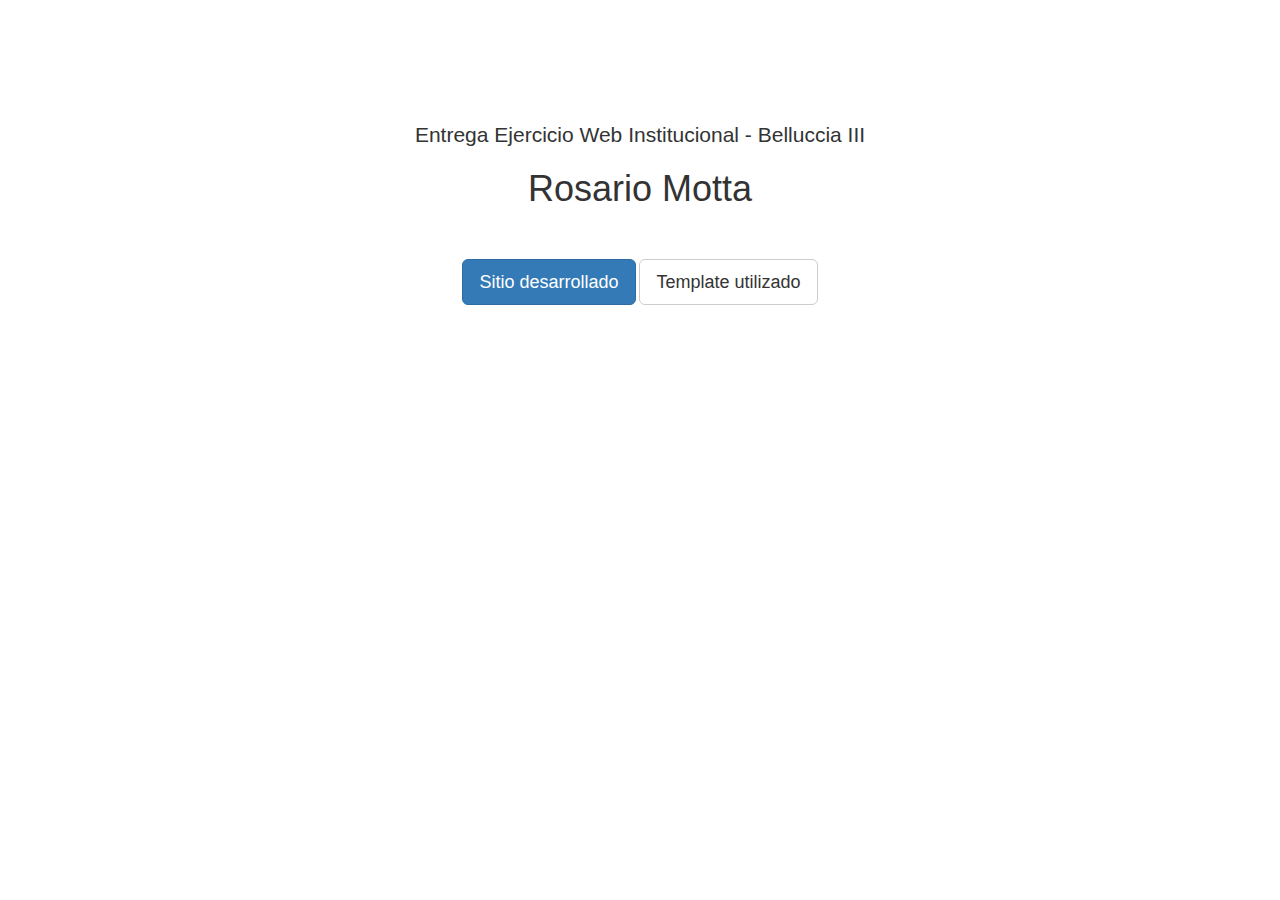
==== commit 167b2f45: "Change names" ====
--- a/index.html
+++ b/index.html
@@ -1,1430 +1,57 @@
 <!DOCTYPE html>
-<html lang="en">
+<html lang="es">
 
 <head>
-  <meta charset="utf-8">
-  <meta content="width=device-width, initial-scale=1.0" name="viewport">
 
-  <title>Bremasters Inicio</title>
-  <meta content="" name="description">
-  <meta content="" name="keywords">
+    <meta charset="utf-8">
+    <meta http-equiv="X-UA-Compatible" content="IE=edge">
+    <meta name="viewport" content="width=device-width, initial-scale=1">
+    <meta name="description" content="">
+    <meta name="author" content="">
 
-  <!-- Favicons -->
-  <link href="assets/img/B-logo-removebg-preview.png" rel="icon">
-  <link href="assets/img/B-logo-removebg-preview.png" rel="apple-touch-icon">
+    <title>Entrega Web Institucional - Belluccia III</title>
 
-  <!-- Google Fonts -->
-  <link rel="preconnect" href="https://fonts.googleapis.com">
-  <link rel="preconnect" href="https://fonts.gstatic.com" crossorigin>
-  <link href="https://fonts.googleapis.com/css2?family=Open+Sans:ital,wght@0,300;0,400;0,500;0,600;0,700;1,300;1,400;1,500;1,600;1,700&family=Poppins:ital,wght@0,300;0,400;0,500;0,600;0,700;1,300;1,400;1,500;1,600;1,700&family=Source+Sans+Pro:ital,wght@0,300;0,400;0,600;0,700;1,300;1,400;1,600;1,700&display=swap" rel="stylesheet">
-  <link href="https://fonts.googleapis.com/css2?family=Quicksand:wght@300;400;500;600;700&display=swap" rel="stylesheet">
-  <link href="https://fonts.googleapis.com/css2?family=Dela+Gothic+One&display=swap" rel="stylesheet">
-  <link href="https://fonts.googleapis.com/css2?family=Quicksand:wght@500&display=swap" rel="stylesheet">
+    <!-- Bootstrap Core CSS -->
+    <link rel="stylesheet" href="https://maxcdn.bootstrapcdn.com/bootstrap/3.3.7/css/bootstrap.min.css" integrity="sha384-BVYiiSIFeK1dGmJRAkycuHAHRg32OmUcww7on3RYdg4Va+PmSTsz/K68vbdEjh4u" crossorigin="anonymous">
 
 
-  <!-- Vendor CSS Files -->
-  <link href="assets/vendor/bootstrap/css/bootstrap.min.css" rel="stylesheet">
-  <link href="assets/vendor/bootstrap-icons/bootstrap-icons.css" rel="stylesheet">
-  <link href="assets/vendor/aos/aos.css" rel="stylesheet">
-  <link href="assets/vendor/glightbox/css/glightbox.min.css" rel="stylesheet">
-  <link href="assets/vendor/swiper/swiper-bundle.min.css" rel="stylesheet">
+    <!-- HTML5 Shim and Respond.js IE8 support of HTML5 elements and media queries -->
+    <!-- WARNING: Respond.js doesn't work if you view the page via file:// -->
+    <!--[if lt IE 9]>
+        <script src="https://oss.maxcdn.com/libs/html5shiv/3.7.0/html5shiv.js"></script>
+        <script src="https://oss.maxcdn.com/libs/respond.js/1.4.2/respond.min.js"></script>
+    <![endif]-->
 
-  <!-- Variables CSS Files. Uncomment your preferred color scheme -->
-  <link href="assets/css/variables.css" rel="stylesheet">
-
-  <!-- Template Main CSS File -->
-  <link href="assets/css/main.css" rel="stylesheet">
-
-  <!-- =======================================================
-  * Template Name: HeroBiz - v2.1.0
-  * Template URL: https://bootstrapmade.com/herobiz-bootstrap-business-template/
-  * Author: BootstrapMade.com
-  * License: https://bootstrapmade.com/license/
-  ======================================================== -->
 </head>
 
 <body>
 
-  <!-- ======= Header ======= -->
-  <header id="header" class="header fixed-top" data-scrollto-offset="0">
-    <div class="container-fluid d-flex align-items-center justify-content-between">
 
-      <a href="index.html" class="logo d-flex align-items-center scrollto me-auto me-lg-0">
-        <!-- Uncomment the line below if you also wish to use an image logo -->
-        <img src="assets/img/Imgs-Brewmasters/Logo.png" alt="">
-        <!-- <h1>HeroBiz<span>.</span></h1> -->
-      </a>
+    <!-- Page Content -->
+    <div class="container">
 
-      <nav id="navbar" class="navbar">
-        <ul>
-
-          <li><a href="index.html" id="botoninicio" style= "color:#EA571C"><span>Inicio</span> </a>
-          <li><a class="nav-link scrollto" href="index2.html">Experiencias</a></li>
-          <li><a class="nav-link scrollto" href="#">Servicios</a></li>
-          <li><a class="nav-link scrollto" href="#">Contacto</a></li>
-          <!-- <li><a class="nav-link scrollto" href="index.html#team">Team</a></li> -->
-          <!-- <li><a href="blog.html">Blog</a></li> -->
-          <!-- <li class="dropdown megamenu"><a href="#"><span>Mega Menu</span> <i class="bi bi-chevron-down dropdown-indicator"></i></a> -->
-            <!-- <ul>
-              <li>
-                <a href="#">Column 1 link 1</a>
-                <a href="#">Column 1 link 2</a>
-                <a href="#">Column 1 link 3</a>
-              </li>
-              <li>
-                <a href="#">Column 2 link 1</a>
-                <a href="#">Column 2 link 2</a>
-                <a href="#">Column 3 link 3</a>
-              </li>
-              <li>
-                <a href="#">Column 3 link 1</a>
-                <a href="#">Column 3 link 2</a>
-                <a href="#">Column 3 link 3</a>
-              </li>
-              <li>
-                <a href="#">Column 4 link 1</a>
-                <a href="#">Column 4 link 2</a>
-                <a href="#">Column 4 link 3</a>
-              </li>
-            </ul> -->
-          </li>
-          <!-- <li class="dropdown"><a href="#"><span>Drop Down</span> <i class="bi bi-chevron-down dropdown-indicator"></i></a>
-            <ul>
-              <li><a href="#">Drop Down 1</a></li>
-              <li class="dropdown"><a href="#"><span>Deep Drop Down</span> <i class="bi bi-chevron-down dropdown-indicator"></i></a>
-                <ul>
-                  <li><a href="#">Deep Drop Down 1</a></li>
-                  <li><a href="#">Deep Drop Down 2</a></li>
-                  <li><a href="#">Deep Drop Down 3</a></li>
-                  <li><a href="#">Deep Drop Down 4</a></li>
-                  <li><a href="#">Deep Drop Down 5</a></li>
-                </ul>
-              </li>
-              <li><a href="#">Drop Down 2</a></li>
-              <li><a href="#">Drop Down 3</a></li>
-              <li><a href="#">Drop Down 4</a></li>
-            </ul> -->
-          </li>
-          <!-- <li><a class="nav-link scrollto" href="index.html#contact">Contact</a></li>
-        </ul> -->
-        <i class="bi bi-list mobile-nav-toggle d-none"></i>
-      </nav><!-- .navbar -->
-
-      <a class="btn-getstarted scrollto" href="index2.html">Suscribite</a>
+        <div class="row">
+            <div class="col-lg-12 text-center" style="margin-top:100px">
+                <h2 class="lead">Entrega Ejercicio Web Institucional - Belluccia III</h2>
+                <h1>Rosario Motta</h1>
+                <p style="margin-top:50px">
+                    <a class="btn btn-primary btn-lg" href="Brewmasters-inicio.html">Sitio desarrollado</a> 
+                    <a class="btn btn-default btn-lg" href="https://bootstrapmade.com/demo/HeroBiz/">Template utilizado</a>
+                </p>
+            </div>
+        </div>
+        <!-- /.row -->
 
     </div>
-  </header><!-- End Header -->
+    <!-- /.container -->
 
+    <!-- jQuery Version 1.11.1 -->
+    <script src="https://ajax.googleapis.com/ajax/libs/jquery/1.12.4/jquery.min.js"></script>
 
-  
-  <section id="hero-animated" class="hero-animated d-flex align-items-center">
-    <div class="container d-flex flex-column justify-content-center align-items-center text-center position-relative" data-aos="zoom-out">
-      <img src="assets/img/Imgs-Brewmasters/Img-hero.png" class="img-fluid animated">
-      <h2>Una nueva forma de disfrutar la cerveza</h2>
-      <p> ¡La experiencia Brewmaster llega a todas partes! Sumergite en el mundo de las cervezas
-        <br> internacionales, conocé productos diferentes y compartí una experiencia única 
-      <div class="d-flex">
-        <a href="index2.html" class="btn-get-started scrollto">Suscribite</a>
-        <!--<a Este es el video que aparecía antes href="https://www.youtube.com/watch?v=LXb3EKWsInQ" class="glightbox btn-watch-video d-flex align-items-center"><i class="bi bi-play-circle"></i><span>Watch Video</span></a> -->
-      </div>
-    </div>
-  </section>
+    <!-- Bootstrap Core JavaScript -->
+    <script src="https://maxcdn.bootstrapcdn.com/bootstrap/3.3.7/js/bootstrap.min.js" integrity="sha384-Tc5IQib027qvyjSMfHjOMaLkfuWVxZxUPnCJA7l2mCWNIpG9mGCD8wGNIcPD7Txa" crossorigin="anonymous"></script>
 
-  <main id="main">
-
-
-    <!-- ======= Services Section ======= -->
-    <section id="services" class="services">
-      <div class="container" data-aos="fade-up">
-
-        <!-- <div class="section-header">
-          <h2>Our Services</h2>
-          <p>Ea vitae aspernatur deserunt voluptatem impedit deserunt magnam occaecati dssumenda quas ut ad dolores adipisci aliquam.</p>
-        </div> -->
-
-        <div class="row gy-5">
-
-          <div class="col-xl-4 col-md-6" data-aos="zoom-in" data-aos-delay="200">
-            <div class="service-item">
-              <div class="img">
-                <img src="assets/img/Services/Service 1.png" class="img-fluid" alt="">
-              </div>
-              <div class="details position-relative">
-                <!-- <div class="icon">
-                  <i class="bi bi-activity"></i>
-                </div>-->
-                <a href="#" class="stretched-link">
-                  <h3>Suscribite</h3>
-                </a>
-                <p>Seleccioná la suscripción que vos prefieras. ¡La primera compra incluye una sorpresa!</p>
-              </div>
-            </div>
-          </div> <!-- End Service Item -->
-
-          <div class="col-xl-4 col-md-6" data-aos="zoom-in" data-aos-delay="300">
-            <div class="service-item">
-              <div class="img">
-                <img src="assets/img/Services/Service 2.png" class="img-fluid" alt="">
-              </div>
-              <div class="details position-relative">
-                <!-- <div class="icon">
-                  <i class="bi bi-broadcast"></i>
-                </div> --> 
-                <a href="#" class="stretched-link">
-                  <h3>Recibí tu producto</h3>
-                </a>
-                <p>En menos de una semana te enviamos el pedido a tu hogar. ¡Disfrutá sin moverte de ahí!</p>
-              </div>
-            </div>
-          </div> <!-- End Service Item --> 
-
-          <div class="col-xl-4 col-md-6" data-aos="zoom-in" data-aos-delay="400">
-            <div class="service-item">
-              <div class="img">
-                <img src="assets/img/Services/Service 3.png" class="img-fluid" alt="">
-              </div>
-              <div class="details position-relative">
-                <!-- <div class="icon">
-                  <i class="bi bi-easel"></i>
-                </div> --> 
-                <a href="#" class="stretched-link">
-                  <h3>Disfrutá</h3>
-                </a>
-                <p>No todos los días se prueban cervezas seleccionadas de otros países. ¡Aprovechá cada producto!</p>
-              </div>
-            </div>
-          </div> <!-- End Service Item -->
-
-          <!-- <div class="col-xl-4 col-md-6" data-aos="zoom-in" data-aos-delay="500">
-            <div class="service-item">
-              <div class="img">
-                <img src="assets/img/services-4.jpg" class="img-fluid" alt="">
-              </div>
-              <div class="details position-relative">
-                <div class="icon">
-                  <i class="bi bi-bounding-box-circles"></i>
-                </div>
-                <a href="#" class="stretched-link">
-                  <h3>Asperiores Commodit</h3>
-                </a>
-                <p>Non et temporibus minus omnis sed dolor esse consequatur. Cupiditate sed error ea fuga sit provident adipisci neque.</p>
-                <a href="#" class="stretched-link"></a>
-              </div>
-            </div>
-          </div>  End Service Item --> 
-
-          <!--<div class="col-xl-4 col-md-6" data-aos="zoom-in" data-aos-delay="600">
-            <div class="service-item">
-              <div class="img">
-                <img src="assets/img/services-5.jpg" class="img-fluid" alt="">
-              </div>
-              <div class="details position-relative">
-                <div class="icon">
-                  <i class="bi bi-calendar4-week"></i>
-                </div>
-                <a href="#" class="stretched-link">
-                  <h3>Velit Doloremque</h3>
-                </a>
-                <p>Cumque et suscipit saepe. Est maiores autem enim facilis ut aut ipsam corporis aut. Sed animi at autem alias eius labore.</p>
-                <a href="#" class="stretched-link"></a>
-              </div>
-            </div>
-          </div> End Service Item -->
-
-          <!-- <div class="col-xl-4 col-md-6" data-aos="zoom-in" data-aos-delay="700">
-            <div class="service-item">
-              <div class="img">
-                <img src="assets/img/services-6.jpg" class="img-fluid" alt="">
-              </div>
-              <div class="details position-relative">
-                <div class="icon">
-                  <i class="bi bi-chat-square-text"></i>
-                </div>
-                <a href="#" class="stretched-link">
-                  <h3>Dolori Architecto</h3>
-                </a>
-                <p>Hic molestias ea quibusdam eos. Fugiat enim doloremque aut neque non et debitis iure. Corrupti recusandae ducimus enim.</p>
-                <a href="#" class="stretched-link"></a>
-              </div>
-            </div>
-          </div>  End Service Item -->
-
-        </div>
-
-      </div>
-    </section> <!-- End Service Section -->
-
-    <!-- ======= Featured Services Section ======= 
-    <section id="featured-services" class="featured-services">
-      <div class="container">
-
-        <div class="row gy-4">
-
-          <div class="col-xl-3 col-md-6 d-flex" data-aos="zoom-out">
-            <div class="service-item position-relative">
-               <div class="icon"><i class="bi bi-activity icon"></i></div>
-              <img src="../HeroBiz/assets/img/Imgs Brewmasters/Services/service 1.png">
-              <h4><a href="" class="stretched-link">Explorá</a></h4>
-              <p>Conocé de qué se trata nuestro servicio y las opciones que tenemos.</p>
-            </div>
-          </div>End Service Item
-
-          <div class="col-xl-3 col-md-6 d-flex" data-aos="zoom-out" data-aos-delay="200">
-            <div class="service-item position-relative">
-              <div class="icon"><i class="bi bi-bounding-box-circles icon"></i></div>
-              <img src="../HeroBiz/assets/img/Imgs Brewmasters/Services/service 2.png">
-              <h4><a href="" class="stretched-link">Elegí una suscripción</a></h4>
-              <p>Seleccioná la suscripción que vos prefieras. ¡La primera compra incluye una sorpresa!</p>
-            </div>
-          </div>End Service Item
-
-          <div class="col-xl-3 col-md-6 d-flex" data-aos="zoom-out" data-aos-delay="400">
-            <div class="service-item position-relative">
-              <div class="icon"><i class="bi bi-calendar4-week icon"></i></div>
-              <h4><a href="" class="stretched-link">Recibí tu producto</a></h4>
-              <p>En menos de una semana te enviamos el pedido a tu hogar. ¡Disfrutá sin moverte de ahí!</p>
-            </div>
-          </div> End Service Item
-
-          <div class="col-xl-3 col-md-6 d-flex" data-aos="zoom-out" data-aos-delay="600">
-            <div class="service-item position-relative">
-              <div class="icon"><i class="bi bi-broadcast icon"></i></div>
-              <h4><a href="" class="stretched-link">¡Disfrutá la experiencia!</a></h4>
-              <p>No todos los días se prueban cervezas seleccionadas de otros países. ¡Aprovecha cada producto!</p>
-            </div>
-          </div>End Service Item
-
-        </div>
-
-      </div>
-    </section> End Featured Services Section -->
-
-    <!-- ======= About Section ======= -->
-    <section id="about" class="about">
-      <div class="container" data-aos="fade-up">
-
-        <div class="section-header">
-          <h2>Un box con sabor internacional</h2>
-          <p>Te presentamos un pack con latas de cerveza seleccionadas de diferentes países.
-            ¡Disfrutá de probar sabores nuevos 
-            <br> y sofisticados desde la comodidad de tu hogar! </br> </p>
-        </div>
-
-        <div class="row g-4 g-lg-5" data-aos="fade-up" data-aos-delay="200">
-
-          <div class="col-lg-5">
-            <div class="about-img">
-              <img src="assets/img/Imgs-Brewmasters/img-sección2.png" class="img-fluid" alt="">
-            </div>
-          </div>
-
-          <div class="col-lg-7">
-            <h3 class="pt-0 pt-lg-5"></h3>
-
-            <!-- Tabs
-            <ul class="nav nav-pills mb-3">
-              <li><a class="nav-link active" data-bs-toggle="pill" href="#tab1">Saepe fuga</a></li>
-              <li><a class="nav-link" data-bs-toggle="pill" href="#tab2">Voluptates</a></li>
-              <li><a class="nav-link" data-bs-toggle="pill" href="#tab3">Corrupti</a></li>
-            </ul> End Tabs -->
-
-            <!-- Tab Content -->
-            <div class="tab-content">
-
-              <div class="tab-pane fade show active" id="tab1">
-
-                <!-- <p class="fst-italic">Consequuntur inventore voluptates consequatur aut vel et. Eos doloribus expedita. Sapiente atque consequatur minima nihil quae aspernatur quo suscipit voluptatem.</p>
-                  -->
-
-                <div class="d-flex align-items-center mt-4">
-                  <i-1 class="bi bi-check2" ></i-1>
-                  <h4>Una opción diferente y completa</h4>
-                </div>
-                <p>Nuestro pack incluye 6 latas de cerveza artesanal + tag de degustación de cada 
-                  <br> una + obsequio especial del mes (vaso, posavaso, remera, merchandising).</p>
-
-                <div class="d-flex align-items-center mt-4">
-                  <i-2 class="bi bi-check2"></i-2>
-                  <h4>Productos seleccionados por expertos</h4>
-                </div>
-                <p>Conseguí tus productos exclusivamente seleccionados por un equipo de expertos 
-                  <br> del universo cervecero.</p>
-
-                <div class="d-flex align-items-center mt-4">
-                  <i-3 class="bi bi-check2"></i-3>
-                  <h4>Servicio de calidad</h4>
-                </div>
-                <p>Nos gusta lo práctico, lo ágil. Queremos hacerte llegar un producto único que 
-                  <br> cumpla con tus expectativas.</p>
-
-              </div><!-- End Tab 1 Content -->
-
-              <div class="tab-pane fade show" id="tab2">
-
-                <p class="fst-italic">Consequuntur inventore voluptates consequatur aut vel et. Eos doloribus expedita. Sapiente atque consequatur minima nihil quae aspernatur quo suscipit voluptatem.</p>
-
-                <div class="d-flex align-items-center mt-4">
-                  <i class="bi bi-check2"></i>
-                  <h4>Repudiandae rerum velit modi et officia quasi facilis</h4>
-                </div>
-                <p>Laborum omnis voluptates voluptas qui sit aliquam blanditiis. Sapiente minima commodi dolorum non eveniet magni quaerat nemo et.</p>
-
-                <div class="d-flex align-items-center mt-4">
-                  <i class="bi bi-check2"></i>
-                  <h4>Incidunt non veritatis illum ea ut nisi</h4>
-                </div>
-                <p>Non quod totam minus repellendus autem sint velit. Rerum debitis facere soluta tenetur. Iure molestiae assumenda sunt qui inventore eligendi voluptates nisi at. Dolorem quo tempora. Quia et perferendis.</p>
-
-                <div class="d-flex align-items-center mt-4">
-                  <i class="bi bi-check2"></i>
-                  <h4>Omnis ab quia nemo dignissimos rem eum quos..</h4>
-                </div>
-                <p>Eius alias aut cupiditate. Dolor voluptates animi ut blanditiis quos nam. Magnam officia aut ut alias quo explicabo ullam esse. Sunt magnam et dolorem eaque magnam odit enim quaerat. Vero error error voluptatem eum.</p>
-
-              </div><!-- End Tab 2 Content -->
-
-              <div class="tab-pane fade show" id="tab3">
-
-                <p class="fst-italic">Consequuntur inventore voluptates consequatur aut vel et. Eos doloribus expedita. Sapiente atque consequatur minima nihil quae aspernatur quo suscipit voluptatem.</p>
-
-                <div class="d-flex align-items-center mt-4">
-                  <i class="bi bi-check2"></i>
-                  <h4>Repudiandae rerum velit modi et officia quasi facilis</h4>
-                </div>
-                <p>Laborum omnis voluptates voluptas qui sit aliquam blanditiis. Sapiente minima commodi dolorum non eveniet magni quaerat nemo et.</p>
-
-                <div class="d-flex align-items-center mt-4">
-                  <i class="bi bi-check2"></i>
-                  <h4>Incidunt non veritatis illum ea ut nisi</h4>
-                </div>
-                <p>Non quod totam minus repellendus autem sint velit. Rerum debitis facere soluta tenetur. Iure molestiae assumenda sunt qui inventore eligendi voluptates nisi at. Dolorem quo tempora. Quia et perferendis.</p>
-
-                <div class="d-flex align-items-center mt-4">
-                  <i class="bi bi-check2"></i>
-                  <h4>Omnis ab quia nemo dignissimos rem eum quos..</h4>
-                </div>
-                <p>Eius alias aut cupiditate. Dolor voluptates animi ut blanditiis quos nam. Magnam officia aut ut alias quo explicabo ullam esse. Sunt magnam et dolorem eaque magnam odit enim quaerat. Vero error error voluptatem eum.</p>
-
-              </div><!-- End Tab 3 Content -->
-
-            </div>
-
-          </div>
-
-        </div>
-
-      </div>
-    </section><!-- End About Section -->
-
-    <!-- ======= Pricing Section ======= -->
-    <section id="pricing" class="pricing">
-      <div class="container" data-aos="fade-up">
-
-        <div class="section-pricing">
-          <h2>Sumergite en la experiencia Brewmaster</h2>
-          <p>Elegí la suscripción que prefieras y comenzá a probar nuestras selecciones especiales</p>
-        </div>
-
-        <div class="row gy-4">
-
-          <div class="col-lg-4" data-aos="zoom-in" data-aos-delay="200">
-            <div class="pricing-item">
-
-              <div class="pricing-header">
-                <h3>Box global</h3>
-                <h4>$ 6.000<span> <br> COMPRA ÚNICA </br></span></h4>
-              </div>
-
-              <ul>
-                <li><i class="bi bi-dot"></i> <span>Compra por única vez.</span></li>
-                <li><i class="bi bi-dot"></i> <span>Envío gratis.</span></li>
-                <li><i class="bi bi-dot"></i> <span>Regalo sorpresa.</span></li>
-                <li><i class="bi bi-dot"></i> <span>Sin opción de cambio.</span></li>
-                
-              </ul>
-
-              <div class="text-center mt-auto">
-                <a href="index2.html" class="buy-btn">¡Quiero este box!</a>
-              </div>
-
-            </div>
-          </div><!-- End Pricing Item -->
-
-          <div class="col-lg-4" data-aos="zoom-in" data-aos-delay="400">
-            <div class="pricing-item featured">
-
-              <div class="pricing-header">
-                <h3>Box mundial</h3>
-                <h4>$ 5.500<span> <br> COMPRA MENSUAL </br></span></h4>
-              </div>
-
-              <ul>
-                <li><i class="bi bi-dot"></i> <span>Suscripción por 6 meses.</span></li>
-                <li><i class="bi bi-dot"></i> <span>Envío gratis.</span></li>
-                <li><i class="bi bi-dot"></i> <span>Regalo sorpresa.</spa></li>
-                <li><i class="bi bi-dot"></i> <span>Opción de cancelación.</spa></li>
-               
-              </ul>
-
-              <div class="text-center mt-auto">
-                <a href="index2.html" class="buy-btn">¡Quiero este box!</a>
-              </div>
-
-            </div>
-          </div><!-- End Pricing Item -->
-
-          <div class="col-lg-4" data-aos="zoom-in" data-aos-delay="600">
-            <div class="pricing-item">
-
-              <div class="pricing-header">
-                <h3>Box universal</h3>
-                <h4>$ 5.000 <span> <br> COMPRA MENSUAL </br></span></h4>
-              </div>
-
-              <ul>
-                <li><i class="bi bi-dot"></i> <span>Suscripción por 12 meses.</span></li>
-                <li><i class="bi bi-dot"></i> <span>Envío gratis.</span></li>
-                <li><i class="bi bi-dot"></i> <span>Regalo sorpresa.</spa></li>
-                <li><i class="bi bi-dot"></i> <span>Opción de cancelación.</spa></li>
-               
-              </ul>
-
-              <div class="text-center mt-auto">
-                <a href="index2.html" class="buy-btn">¡Quiero este box!</a>
-              </div>
-
-          </div><!-- End Pricing Item -->
-
-        </div>
-
-      </div>
-    </section><!-- End Pricing Section -->
-
-
-    <!-- ======= Call To Action Section ======= -->
-    <section id="cta" class="cta">
-      <div class="container" data-aos="zoom-out">
-
-        <div class="row g-5">
-
-          <div class="col-lg-8 col-md-6 content d-flex flex-column justify-content-center order-last order-md-first">
-            <h3>Promoviendo las cervezas internacionales</h3>
-            <p> Este producto surgió a partir de Sol Cravello, una reconocida sommelier 
-              <br> de cerveza que junto a sus amigos quisieron compartir su gusto por </br> 
-              la bebida y potenciar a los pequeños productores. </br> </p>
-            <a class="cta-btn align-self-start" >Conocé su historia</a>
-          </div>
-
-          <div class="col-lg-4 col-md-6 order-first order-md-last d-flex align-items-center">
-            <div class="img">
-              <img src="assets/img/Imgs-Brewmasters/Img Sol Cravello.png" alt="" class="img-fluid">
-            </div>
-          </div>
-
-        </div>
-
-      </div>
-    </section><!-- End Call To Action Section -->
-
-
-    <!-- ======= On Focus Section ======= 
-    <section id="onfocus" class="onfocus">
-      <div class="container-fluid p-0" data-aos="fade-up">
-
-        <div class="row g-0">
-          <div class="col-lg-6 video-play position-relative">
-            <a href="https://www.youtube.com/watch?v=LXb3EKWsInQ" class="glightbox play-btn"></a>
-          </div>
-          <div class="col-lg-6">
-            <div class="content d-flex flex-column justify-content-center h-100">
-              <h3>Voluptatem dignissimos provident quasi corporis</h3>
-              <p class="fst-italic">
-                Lorem ipsum dolor sit amet, consectetur adipiscing elit, sed do eiusmod tempor incididunt ut labore et dolore
-                magna aliqua.
-              </p>
-              <ul>
-                <li><i class="bi bi-check-circle"></i> Ullamco laboris nisi ut aliquip ex ea commodo consequat.</li>
-                <li><i class="bi bi-check-circle"></i> Duis aute irure dolor in reprehenderit in voluptate velit.</li>
-                <li><i class="bi bi-check-circle"></i> Ullamco laboris nisi ut aliquip ex ea commodo consequat. Duis aute irure dolor in reprehenderit in voluptate trideta storacalaperda mastiro dolore eu fugiat nulla pariatur.</li>
-              </ul>
-              <a href="#" class="read-more align-self-start"><span>Read More</span><i class="bi bi-arrow-right"></i></a>
-            </div>
-          </div>
-        </div>
-
-      </div>
-    </section> End On Focus Section 
-
-     ======= Features Section ======= 
-    <section id="features" class="features">
-      <div class="container" data-aos="fade-up">
-
-        <ul class="nav nav-tabs row gy-4 d-flex">
-
-          <li class="nav-item col-6 col-md-4 col-lg-2">
-            <a class="nav-link active show" data-bs-toggle="tab" data-bs-target="#tab-1">
-              <i class="bi bi-binoculars color-cyan"></i>
-              <h4>Modinest</h4>
-            </a>
-          </li> End Tab 1 Nav
-
-          <li class="nav-item col-6 col-md-4 col-lg-2">
-            <a class="nav-link" data-bs-toggle="tab" data-bs-target="#tab-2">
-              <i class="bi bi-box-seam color-indigo"></i>
-              <h4>Undaesenti</h4>
-            </a>
-          </li> End Tab 2 Nav
-
-          <li class="nav-item col-6 col-md-4 col-lg-2">
-            <a class="nav-link" data-bs-toggle="tab" data-bs-target="#tab-3">
-              <i class="bi bi-brightness-high color-teal"></i>
-              <h4>Pariatur</h4>
-            </a>
-          </li> End Tab 3 Nav
-
-          <li class="nav-item col-6 col-md-4 col-lg-2">
-            <a class="nav-link" data-bs-toggle="tab" data-bs-target="#tab-4">
-              <i class="bi bi-command color-red"></i>
-              <h4>Nostrum</h4>
-            </a>
-          </li> End Tab 4 Nav
-
-          <li class="nav-item col-6 col-md-4 col-lg-2">
-            <a class="nav-link" data-bs-toggle="tab" data-bs-target="#tab-5">
-              <i class="bi bi-easel color-blue"></i>
-              <h4>Adipiscing</h4>
-            </a>
-          </li> End Tab 5 Nav 
-
-          <li class="nav-item col-6 col-md-4 col-lg-2">
-            <a class="nav-link" data-bs-toggle="tab" data-bs-target="#tab-6">
-              <i class="bi bi-map color-orange"></i>
-              <h4>Reprehit</h4>
-            </a>
-          </li> End Tab 6 Nav 
-
-        </ul>
-
-        <div class="tab-content">
-
-          <div class="tab-pane active show" id="tab-1">
-            <div class="row gy-4">
-              <div class="col-lg-8 order-2 order-lg-1" data-aos="fade-up" data-aos-delay="100">
-                <h3>Modinest</h3>
-                <p class="fst-italic">
-                  Lorem ipsum dolor sit amet, consectetur adipiscing elit, sed do eiusmod tempor incididunt ut labore et dolore
-                  magna aliqua.
-                </p>
-                <ul>
-                  <li><i class="bi bi-check-circle-fill"></i> Ullamco laboris nisi ut aliquip ex ea commodo consequat.</li>
-                  <li><i class="bi bi-check-circle-fill"></i> Duis aute irure dolor in reprehenderit in voluptate velit.</li>
-                  <li><i class="bi bi-check-circle-fill"></i> Ullamco laboris nisi ut aliquip ex ea commodo consequat. Duis aute irure dolor in reprehenderit in voluptate trideta storacalaperda mastiro dolore eu fugiat nulla pariatur.</li>
-                </ul>
-                <p>
-                  Ullamco laboris nisi ut aliquip ex ea commodo consequat. Duis aute irure dolor in reprehenderit in voluptate
-                  velit esse cillum dolore eu fugiat nulla pariatur. Excepteur sint occaecat cupidatat non proident, sunt in
-                  culpa qui officia deserunt mollit anim id est laborum
-                </p>
-              </div>
-              <div class="col-lg-4 order-1 order-lg-2 text-center" data-aos="fade-up" data-aos-delay="200">
-                <img src="assets/img/features-1.svg" alt="" class="img-fluid">
-              </div>
-            </div>
-          </div> End Tab Content 1 
-
-          <div class="tab-pane" id="tab-2">
-            <div class="row gy-4">
-              <div class="col-lg-8 order-2 order-lg-1">
-                <h3>Undaesenti</h3>
-                <p>
-                  Ullamco laboris nisi ut aliquip ex ea commodo consequat. Duis aute irure dolor in reprehenderit in voluptate
-                  velit esse cillum dolore eu fugiat nulla pariatur. Excepteur sint occaecat cupidatat non proident, sunt in
-                  culpa qui officia deserunt mollit anim id est laborum
-                </p>
-                <p class="fst-italic">
-                  Lorem ipsum dolor sit amet, consectetur adipiscing elit, sed do eiusmod tempor incididunt ut labore et dolore
-                  magna aliqua.
-                </p>
-                <ul>
-                  <li><i class="bi bi-check-circle-fill"></i> Ullamco laboris nisi ut aliquip ex ea commodo consequat.</li>
-                  <li><i class="bi bi-check-circle-fill"></i> Duis aute irure dolor in reprehenderit in voluptate velit.</li>
-                  <li><i class="bi bi-check-circle-fill"></i> Provident mollitia neque rerum asperiores dolores quos qui a. Ipsum neque dolor voluptate nisi sed.</li>
-                  <li><i class="bi bi-check-circle-fill"></i> Ullamco laboris nisi ut aliquip ex ea commodo consequat. Duis aute irure dolor in reprehenderit in voluptate trideta storacalaperda mastiro dolore eu fugiat nulla pariatur.</li>
-                </ul>
-              </div>
-              <div class="col-lg-4 order-1 order-lg-2 text-center">
-                <img src="assets/img/features-2.svg" alt="" class="img-fluid">
-              </div>
-            </div>
-          </div> End Tab Content 2 
-
-          <div class="tab-pane" id="tab-3">
-            <div class="row gy-4">
-              <div class="col-lg-8 order-2 order-lg-1">
-                <h3>Pariatur</h3>
-                <p>
-                  Ullamco laboris nisi ut aliquip ex ea commodo consequat. Duis aute irure dolor in reprehenderit in voluptate
-                  velit esse cillum dolore eu fugiat nulla pariatur. Excepteur sint occaecat cupidatat non proident, sunt in
-                  culpa qui officia deserunt mollit anim id est laborum
-                </p>
-                <ul>
-                  <li><i class="bi bi-check-circle-fill"></i> Ullamco laboris nisi ut aliquip ex ea commodo consequat.</li>
-                  <li><i class="bi bi-check-circle-fill"></i> Duis aute irure dolor in reprehenderit in voluptate velit.</li>
-                  <li><i class="bi bi-check-circle-fill"></i> Provident mollitia neque rerum asperiores dolores quos qui a. Ipsum neque dolor voluptate nisi sed.</li>
-                </ul>
-                <p class="fst-italic">
-                  Lorem ipsum dolor sit amet, consectetur adipiscing elit, sed do eiusmod tempor incididunt ut labore et dolore
-                  magna aliqua.
-                </p>
-              </div>
-              <div class="col-lg-4 order-1 order-lg-2 text-center">
-                <img src="assets/img/features-3.svg" alt="" class="img-fluid">
-              </div>
-            </div>
-          </div> End Tab Content 3
-
-          <div class="tab-pane" id="tab-4">
-            <div class="row gy-4">
-              <div class="col-lg-8 order-2 order-lg-1">
-                <h3>Nostrum</h3>
-                <p>
-                  Ullamco laboris nisi ut aliquip ex ea commodo consequat. Duis aute irure dolor in reprehenderit in voluptate
-                  velit esse cillum dolore eu fugiat nulla pariatur. Excepteur sint occaecat cupidatat non proident, sunt in
-                  culpa qui officia deserunt mollit anim id est laborum
-                </p>
-                <p class="fst-italic">
-                  Lorem ipsum dolor sit amet, consectetur adipiscing elit, sed do eiusmod tempor incididunt ut labore et dolore
-                  magna aliqua.
-                </p>
-                <ul>
-                  <li><i class="bi bi-check-circle-fill"></i> Ullamco laboris nisi ut aliquip ex ea commodo consequat.</li>
-                  <li><i class="bi bi-check-circle-fill"></i> Duis aute irure dolor in reprehenderit in voluptate velit.</li>
-                  <li><i class="bi bi-check-circle-fill"></i> Ullamco laboris nisi ut aliquip ex ea commodo consequat. Duis aute irure dolor in reprehenderit in voluptate trideta storacalaperda mastiro dolore eu fugiat nulla pariatur.</li>
-                </ul>
-              </div>
-              <div class="col-lg-4 order-1 order-lg-2 text-center">
-                <img src="assets/img/features-4.svg" alt="" class="img-fluid">
-              </div>
-            </div>
-          </div> End Tab Content 4 
-
-          <div class="tab-pane" id="tab-5">
-            <div class="row gy-4">
-              <div class="col-lg-8 order-2 order-lg-1">
-                <h3>Adipiscing</h3>
-                <p>
-                  Ullamco laboris nisi ut aliquip ex ea commodo consequat. Duis aute irure dolor in reprehenderit in voluptate
-                  velit esse cillum dolore eu fugiat nulla pariatur. Excepteur sint occaecat cupidatat non proident, sunt in
-                  culpa qui officia deserunt mollit anim id est laborum
-                </p>
-                <p class="fst-italic">
-                  Lorem ipsum dolor sit amet, consectetur adipiscing elit, sed do eiusmod tempor incididunt ut labore et dolore
-                  magna aliqua.
-                </p>
-                <ul>
-                  <li><i class="bi bi-check-circle-fill"></i> Ullamco laboris nisi ut aliquip ex ea commodo consequat.</li>
-                  <li><i class="bi bi-check-circle-fill"></i> Duis aute irure dolor in reprehenderit in voluptate velit.</li>
-                  <li><i class="bi bi-check-circle-fill"></i> Ullamco laboris nisi ut aliquip ex ea commodo consequat. Duis aute irure dolor in reprehenderit in voluptate trideta storacalaperda mastiro dolore eu fugiat nulla pariatur.</li>
-                </ul>
-              </div>
-              <div class="col-lg-4 order-1 order-lg-2 text-center">
-                <img src="assets/img/features-5.svg" alt="" class="img-fluid">
-              </div>
-            </div>
-          </div> End Tab Content 5
-
-          <div class="tab-pane" id="tab-6">
-            <div class="row gy-4">
-              <div class="col-lg-8 order-2 order-lg-1">
-                <h3>Reprehit</h3>
-                <p>
-                  Ullamco laboris nisi ut aliquip ex ea commodo consequat. Duis aute irure dolor in reprehenderit in voluptate
-                  velit esse cillum dolore eu fugiat nulla pariatur. Excepteur sint occaecat cupidatat non proident, sunt in
-                  culpa qui officia deserunt mollit anim id est laborum
-                </p>
-                <p class="fst-italic">
-                  Lorem ipsum dolor sit amet, consectetur adipiscing elit, sed do eiusmod tempor incididunt ut labore et dolore
-                  magna aliqua.
-                </p>
-                <ul>
-                  <li><i class="bi bi-check-circle-fill"></i> Ullamco laboris nisi ut aliquip ex ea commodo consequat.</li>
-                  <li><i class="bi bi-check-circle-fill"></i> Duis aute irure dolor in reprehenderit in voluptate velit.</li>
-                  <li><i class="bi bi-check-circle-fill"></i> Ullamco laboris nisi ut aliquip ex ea commodo consequat. Duis aute irure dolor in reprehenderit in voluptate trideta storacalaperda mastiro dolore eu fugiat nulla pariatur.</li>
-                </ul>
-              </div>
-              <div class="col-lg-4 order-1 order-lg-2 text-center">
-                <img src="assets/img/features-6.svg" alt="" class="img-fluid">
-              </div>
-            </div>
-          </div> End Tab Content 6 
-
-        </div>
-
-      </div>
-    </section> End Features Section -->
-    
-<!-- ======= Portfolio Section ======= -->
-<section id="portfolio" class="portfolio" data-aos="fade-up">
-
-  <div class="container">
-
-    <div class="section-header">
-      <h2>#BrewersComunidad</h2>
-      <p>¡Nos encanta ver a nuestros clientes felices con sus birras! Compartinos tu foto y formá parte 
-        <br> de nuestra comunidad cervecera <br/>  </p>
-    </div>
-
-  </div>
-
-  <div class="container-fluid" data-aos="fade-up" data-aos-delay="200">
-
-    <div class="portfolio-isotope" data-portfolio-filter="*" data-portfolio-layout="masonry" data-portfolio-sort="original-order">
-
-     <!-- <ul class="portfolio-flters">
-        <li data-filter="*" class="filter-active">All</li>
-        <li data-filter=".filter-app">App</li>
-        <li data-filter=".filter-product">Product</li>
-        <li data-filter=".filter-branding">Branding</li>
-        <li data-filter=".filter-books">Books</li>
-      </ul> End Portfolio Filters -->
-
-      <div class="row g-0 portfolio-container">
-
-        <div class="col-xl-3 col-lg-4 col-md-6 portfolio-item filter-app">
-          <img src="assets/img/Portfolio-section/Img-1.png" class="img-fluid" alt="">
-          <div class="portfolio-info">
-            <h4>Martín Fernández</h4>
-            <a href="assets/img/Portfolio-section/Img-1.png" title="Martín Fernández" data-gallery="portfolio-gallery" class="glightbox preview-link"><i class="bi bi-zoom-in"></i></a>
-            <a href="portfolio-details.html" title="More Details" class="details-link"><i class="bi bi-link-45deg"></i></a>
-          </div>
-        </div><!-- End Portfolio Item -->
-
-        <div class="col-xl-3 col-lg-4 col-md-6 portfolio-item filter-product">
-          <img src="assets/img/Portfolio-section/Img-2.png" class="img-fluid" alt="">
-          <div class="portfolio-info">
-            <h4>Agustín Cicharo</h4>
-            <a href="assets/img/Portfolio-section/Img-2.png" title="Agustín Cicharo" data-gallery="portfolio-gallery" class="glightbox preview-link"><i class="bi bi-zoom-in"></i></a>
-            <a href="portfolio-details.html" title="More Details" class="details-link"><i class="bi bi-link-45deg"></i></a>
-          </div>
-        </div><!-- End Portfolio Item -->
-
-        <div class="col-xl-3 col-lg-4 col-md-6 portfolio-item filter-branding">
-          <img src="assets/img/Portfolio-section/Img-3.png" class="img-fluid" alt="">
-          <div class="portfolio-info">
-            <h4>Marcela Gomez</h4>
-            <a href="assets/img/Portfolio-section/Img-3.png" title="Marcela Gomez" data-gallery="portfolio-gallery" class="glightbox preview-link"><i class="bi bi-zoom-in"></i></a>
-            <a href="portfolio-details.html" title="More Details" class="details-link"><i class="bi bi-link-45deg"></i></a>
-          </div>
-        </div><!-- End Portfolio Item -->
-
-        <div class="col-xl-3 col-lg-4 col-md-6 portfolio-item filter-books">
-          <img src="assets/img/Portfolio-section/Img-4.png" class="img-fluid" alt="">
-          <div class="portfolio-info">
-            <h4>Martina Viscovich</h4>
-            <a href="assets/img/Portfolio-section/Img-4.png" title="Martina Viscovich" data-gallery="portfolio-gallery" class="glightbox preview-link"><i class="bi bi-zoom-in"></i></a>
-            <a href="portfolio-details.html" title="More Details" class="details-link"><i class="bi bi-link-45deg"></i></a>
-          </div>
-        </div><!-- End Portfolio Item -->
-
-        <div class="col-xl-3 col-lg-4 col-md-6 portfolio-item filter-app">
-          <img src="assets/img/Portfolio-section/Img-5.png" class="img-fluid" alt="">
-          <div class="portfolio-info">
-            <h4>Manuel Monsalvo</h4>
-            <a href="assets/img/Portfolio-section/Img-5.png" title="Manuel Monsalvo" data-gallery="portfolio-gallery" class="glightbox preview-link"><i class="bi bi-zoom-in"></i></a>
-            <a href="portfolio-details.html" title="More Details" class="details-link"><i class="bi bi-link-45deg"></i></a>
-          </div>
-        </div><!-- End Portfolio Item -->
-
-        <div class="col-xl-3 col-lg-4 col-md-6 portfolio-item filter-product">
-          <img src="assets/img/Portfolio-section/Img-8.png" class="img-fluid" alt="">
-          <div class="portfolio-info">
-            <h4>Ana Giuliani</h4>
-            <a href="assets/img/Portfolio-section/Img-8.png" title="Ana Giuliani" data-gallery="portfolio-gallery" class="glightbox preview-link"><i class="bi bi-zoom-in"></i></a>
-            <a href="portfolio-details.html" title="More Details" class="details-link"><i class="bi bi-link-45deg"></i></a>
-          </div>
-        </div><!-- End Portfolio Item -->
-
-        <div class="col-xl-3 col-lg-4 col-md-6 portfolio-item filter-branding">
-          <img src="assets/img/Portfolio-section/Img-7.png" class="img-fluid" alt="">
-          <div class="portfolio-info">
-            <h4>Miguel Capdevila</h4>
-            <a href="assets/img/Portfolio-section/Img-7.png" title="Miguel Capdevila" data-gallery="portfolio-gallery" class="glightbox preview-link"><i class="bi bi-zoom-in"></i></a>
-            <a href="portfolio-details.html" title="More Details" class="details-link"><i class="bi bi-link-45deg"></i></a>
-          </div>
-        </div><!-- End Portfolio Item -->
-
-        <div class="col-xl-3 col-lg-4 col-md-6 portfolio-item filter-books">
-          <img src="assets/img/Portfolio-section/Img-6.png" class="img-fluid" alt="">
-          <div class="portfolio-info">
-            <h4>Lara Cohen</h4>
-            <a href="assets/img/Portfolio-section/Img-6.png" title="Lara Cohen" data-gallery="portfolio-gallery" class="glightbox preview-link"><i class="bi bi-zoom-in"></i></a>
-            <a href="portfolio-details.html" title="More Details" class="details-link"><i class="bi bi-link-45deg"></i></a>
-          </div>
-        </div><!-- End Portfolio Item -->
-
-        <!--<div class="col-xl-3 col-lg-4 col-md-6 portfolio-item filter-app">
-          <img src="assets/img/portfolio/app-3.jpg" class="img-fluid" alt="">
-          <div class="portfolio-info">
-            <h4>App 3</h4>
-            <a href="assets/img/portfolio/app-3.jpg" title="App 3" data-gallery="portfolio-gallery" class="glightbox preview-link"><i class="bi bi-zoom-in"></i></a>
-            <a href="portfolio-details.html" title="More Details" class="details-link"><i class="bi bi-link-45deg"></i></a>
-          </div>
-        </div> End Portfolio Item 
-
-        <div class="col-xl-3 col-lg-4 col-md-6 portfolio-item filter-product">
-          <img src="assets/img/portfolio/product-3.jpg" class="img-fluid" alt="">
-          <div class="portfolio-info">
-            <h4>Product 3</h4>
-            <a href="assets/img/portfolio/product-3.jpg" title="Product 3" data-gallery="portfolio-gallery" class="glightbox preview-link"><i class="bi bi-zoom-in"></i></a>
-            <a href="portfolio-details.html" title="More Details" class="details-link"><i class="bi bi-link-45deg"></i></a>
-          </div>
-        </div> End Portfolio Item
-
-        <div class="col-xl-3 col-lg-4 col-md-6 portfolio-item filter-branding">
-          <img src="assets/img/portfolio/branding-3.jpg" class="img-fluid" alt="">
-          <div class="portfolio-info">
-            <h4>Branding 3</h4>
-            <a href="assets/img/portfolio/branding-3.jpg" title="Branding 2" data-gallery="portfolio-gallery" class="glightbox preview-link"><i class="bi bi-zoom-in"></i></a>
-            <a href="portfolio-details.html" title="More Details" class="details-link"><i class="bi bi-link-45deg"></i></a>
-          </div>
-        </div> End Portfolio Item 
-
-        <div class="col-xl-3 col-lg-4 col-md-6 portfolio-item filter-books">
-          <img src="assets/img/portfolio/books-3.jpg" class="img-fluid" alt="">
-          <div class="portfolio-info">
-            <h4>Books 3</h4>
-            <a href="assets/img/portfolio/books-3.jpg" title="Branding 3" data-gallery="portfolio-gallery" class="glightbox preview-link"><i class="bi bi-zoom-in"></i></a>
-            <a href="portfolio-details.html" title="More Details" class="details-link"><i class="bi bi-link-45deg"></i></a>
-          </div>
-        </div> End Portfolio Item 
-
-      </div> End Portfolio Container -->
-
-    </div>
-
-  </div>
-</section><!-- End Portfolio Section -->
-
-
-
-    <!-- ======= Testimonials Section ======= -->
-    <section id="testimonials" class="testimonials">
-      <div class="container" data-aos="fade-up">
-
-        <div class="testimonials-slider swiper">
-          <div class="swiper-wrapper">
-
-            <div class="swiper-slide">
-              <div class="testimonial-item">
-                <img src="assets/img/Testimonials-section/Img-1.png" class="testimonial-img" alt="">
-                <h3>Joaquín Gómez</h3>
-                <!-- <h4>Ceo &amp; Founder</h4> -->
-                <div class="stars">
-                  <i class="bi bi-star-fill"></i><i class="bi bi-star-fill"></i><i class="bi bi-star-fill"></i><i class="bi bi-star-fill"></i><i class="bi bi-star-fill"></i>
-                </div>
-                <p>
-                  "Excelente servicio desde el momento en que me suscribí. Los productos siempre llegan a tiempo, en perfectas condiciones y son una delicia. ¡Brewmaster fue un gran hallazgo!"
-                  </p>
-              </div>
-            </div><!-- End testimonial item -->
-
-            <div class="swiper-slide">
-              <div class="testimonial-item">
-                <img src="assets/img/Testimonials-section/Img-2.png" class="testimonial-img" alt="">
-                <h3>Sara Milanto</h3>
-               
-                <div class="stars">
-                  <i class="bi bi-star-fill"></i><i class="bi bi-star-fill"></i><i class="bi bi-star-fill"></i><i class="bi bi-star-fill"></i><i class="bi bi-star-fill"></i>
-                </div>
-                <p>
-                  “Descubrí Brewmaster por una amiga que me lo recomendó, ¡me pareció una excelente idea! Soy fan de la cerveza y me cuesta conseguir este tipo de productos, feliz de haberlos encontrado"
-                  </p>
-              </div>
-            </div><!-- End testimonial item -->
-
-            <div class="swiper-slide">
-              <div class="testimonial-item">
-                <img src="assets/img/Testimonials-section/Img-3.png" class="testimonial-img" alt="">
-                <h3>Manuel Monsalvo</h3>
-                <div class="stars">
-                  <i class="bi bi-star-fill"></i><i class="bi bi-star-fill"></i><i class="bi bi-star-fill"></i><i class="bi bi-star-fill"></i><i class="bi bi-star-fill"></i>
-                </div>
-                <p>
-                "Si hay algo que me gusta además del box Brewmasters, es la calidad de su atención. Siempre están disponibles por cualquier consulta y el equipo es muy buena onda. Un éxito todo, ¡sigan así!"
-                </p>
-              </div>
-            </div><!-- End testimonial item -->
-
-            <div class="swiper-slide">
-              <div class="testimonial-item">
-                <img src="assets/img/Testimonials-section/Img-4.png" class="testimonial-img" alt="">
-                <h3>Sofía López</h3>
-                <div class="stars">
-                  <i class="bi bi-star-fill"></i><i class="bi bi-star-fill"></i><i class="bi bi-star-fill"></i><i class="bi bi-star-fill"></i><i class="bi bi-star-fill"></i>
-                </div>
-                <p>
-                  "Encontrar un lugar con cervezas internacionales, con un servicio tan práctico y con precios tan accesibles no es fácil. Me cuesta volver a las cervecerías artesanales... Amo Brewmasters :)"
-                  </p>
-              </div>
-            </div><!-- End testimonial item -->
-
-            <div class="swiper-slide">
-              <div class="testimonial-item">
-                <img src="assets/img/Testimonials-section/Img-5.png" class="testimonial-img" alt="">
-                <h3>Agustín Cicharo</h3>
-                <div class="stars">
-                  <i class="bi bi-star-fill"></i><i class="bi bi-star-fill"></i><i class="bi bi-star-fill"></i><i class="bi bi-star-fill"></i><i class="bi bi-star-fill"></i>
-                </div>
-                <p>
-                  "Chicos, gracias por su espectacular servicio. Las cervezas seleccionadas cada mes son una delicia, y siempre llega todo en tiempo y forma. ¡Los felicito!"
-                  </p>
-              </div>
-            </div><!-- End testimonial item -->
-
-          </div>
-          <div class="swiper-pagination"></div>
-        </div>
-
-      </div>
-    </section><!-- End Testimonials Section -->
-
-    
-
-    <!-- ======= F.A.Q Section ======= 
-    <section id="faq" class="faq">
-      <div class="container-fluid" data-aos="fade-up">
-
-        <div class="row gy-4">
-
-          <div class="col-lg-7 d-flex flex-column justify-content-center align-items-stretch  order-2 order-lg-1">
-
-            <div class="content px-xl-5">
-              <h3>Frequently Asked <strong>Questions</strong></h3>
-              <p>
-                Lorem ipsum dolor sit amet, consectetur adipiscing elit, sed do eiusmod tempor incididunt ut labore et dolore magna aliqua. Duis aute irure dolor in reprehenderit
-              </p>
-            </div>
-
-            <div class="accordion accordion-flush px-xl-5" id="faqlist">
-
-              <div class="accordion-item" data-aos="fade-up" data-aos-delay="200">
-                <h3 class="accordion-header">
-                  <button class="accordion-button collapsed" type="button" data-bs-toggle="collapse" data-bs-target="#faq-content-1">
-                    <i class="bi bi-question-circle question-icon"></i>
-                    Non consectetur a erat nam at lectus urna duis?
-                  </button>
-                </h3>
-                <div id="faq-content-1" class="accordion-collapse collapse" data-bs-parent="#faqlist">
-                  <div class="accordion-body">
-                    Feugiat pretium nibh ipsum consequat. Tempus iaculis urna id volutpat lacus laoreet non curabitur gravida. Venenatis lectus magna fringilla urna porttitor rhoncus dolor purus non.
-                  </div>
-                </div>
-              </div> # Faq item
-
-              <div class="accordion-item" data-aos="fade-up" data-aos-delay="300">
-                <h3 class="accordion-header">
-                  <button class="accordion-button collapsed" type="button" data-bs-toggle="collapse" data-bs-target="#faq-content-2">
-                    <i class="bi bi-question-circle question-icon"></i>
-                    Feugiat scelerisque varius morbi enim nunc faucibus a pellentesque?
-                  </button>
-                </h3>
-                <div id="faq-content-2" class="accordion-collapse collapse" data-bs-parent="#faqlist">
-                  <div class="accordion-body">
-                    Dolor sit amet consectetur adipiscing elit pellentesque habitant morbi. Id interdum velit laoreet id donec ultrices. Fringilla phasellus faucibus scelerisque eleifend donec pretium. Est pellentesque elit ullamcorper dignissim. Mauris ultrices eros in cursus turpis massa tincidunt dui.
-                  </div>
-                </div>
-              </div> # Faq item
-
-              <div class="accordion-item" data-aos="fade-up" data-aos-delay="400">
-                <h3 class="accordion-header">
-                  <button class="accordion-button collapsed" type="button" data-bs-toggle="collapse" data-bs-target="#faq-content-3">
-                    <i class="bi bi-question-circle question-icon"></i>
-                    Dolor sit amet consectetur adipiscing elit pellentesque habitant morbi?
-                  </button>
-                </h3>
-                <div id="faq-content-3" class="accordion-collapse collapse" data-bs-parent="#faqlist">
-                  <div class="accordion-body">
-                    Eleifend mi in nulla posuere sollicitudin aliquam ultrices sagittis orci. Faucibus pulvinar elementum integer enim. Sem nulla pharetra diam sit amet nisl suscipit. Rutrum tellus pellentesque eu tincidunt. Lectus urna duis convallis convallis tellus. Urna molestie at elementum eu facilisis sed odio morbi quis
-                  </div>
-                </div>
-              </div> # Faq item
-
-              <div class="accordion-item" data-aos="fade-up" data-aos-delay="500">
-                <h3 class="accordion-header">
-                  <button class="accordion-button collapsed" type="button" data-bs-toggle="collapse" data-bs-target="#faq-content-4">
-                    <i class="bi bi-question-circle question-icon"></i>
-                    Ac odio tempor orci dapibus. Aliquam eleifend mi in nulla?
-                  </button>
-                </h3>
-                <div id="faq-content-4" class="accordion-collapse collapse" data-bs-parent="#faqlist">
-                  <div class="accordion-body">
-                    <i class="bi bi-question-circle question-icon"></i>
-                    Dolor sit amet consectetur adipiscing elit pellentesque habitant morbi. Id interdum velit laoreet id donec ultrices. Fringilla phasellus faucibus scelerisque eleifend donec pretium. Est pellentesque elit ullamcorper dignissim. Mauris ultrices eros in cursus turpis massa tincidunt dui.
-                  </div>
-                </div>
-              </div> # Faq item
-
-              <div class="accordion-item" data-aos="fade-up" data-aos-delay="600">
-                <h3 class="accordion-header">
-                  <button class="accordion-button collapsed" type="button" data-bs-toggle="collapse" data-bs-target="#faq-content-5">
-                    <i class="bi bi-question-circle question-icon"></i>
-                    Tempus quam pellentesque nec nam aliquam sem et tortor consequat?
-                  </button>
-                </h3>
-                <div id="faq-content-5" class="accordion-collapse collapse" data-bs-parent="#faqlist">
-                  <div class="accordion-body">
-                    Molestie a iaculis at erat pellentesque adipiscing commodo. Dignissim suspendisse in est ante in. Nunc vel risus commodo viverra maecenas accumsan. Sit amet nisl suscipit adipiscing bibendum est. Purus gravida quis blandit turpis cursus in
-                  </div>
-                </div>
-              </div> # Faq item
-
-            </div>
-
-          </div>
-
-          <div class="col-lg-5 align-items-stretch order-1 order-lg-2 img" style='background-image: url("assets/img/faq.jpg");'>&nbsp;</div>
-        </div>
-
-      </div>
-    </section> End F.A.Q Section -->
-
-    
-
-    <!-- ======= Team Section ======= 
-    <section id="team" class="team">
-      <div class="container" data-aos="fade-up">
-
-        <div class="section-header">
-          <h2>Our Team</h2>
-          <p>Architecto nobis eos vel nam quidem vitae temporibus voluptates qui hic deserunt iusto omnis nam voluptas asperiores sequi tenetur dolores incidunt enim voluptatem magnam cumque fuga.</p>
-        </div>
-
-        <div class="row gy-5">
-
-          <div class="col-xl-4 col-md-6 d-flex" data-aos="zoom-in" data-aos-delay="200">
-            <div class="team-member">
-              <div class="member-img">
-                <img src="assets/img/team/team-1.jpg" class="img-fluid" alt="">
-              </div>
-              <div class="member-info">
-                <div class="social">
-                  <a href=""><i class="bi bi-twitter"></i></a>
-                  <a href=""><i class="bi bi-facebook"></i></a>
-                  <a href=""><i class="bi bi-instagram"></i></a>
-                  <a href=""><i class="bi bi-linkedin"></i></a>
-                </div>
-                <h4>Walter White</h4>
-                <span>Chief Executive Officer</span>
-              </div>
-            </div>
-          </div> End Team Member 
-
-          <div class="col-xl-4 col-md-6 d-flex" data-aos="zoom-in" data-aos-delay="400">
-            <div class="team-member">
-              <div class="member-img">
-                <img src="assets/img/team/team-2.jpg" class="img-fluid" alt="">
-              </div>
-              <div class="member-info">
-                <div class="social">
-                  <a href=""><i class="bi bi-twitter"></i></a>
-                  <a href=""><i class="bi bi-facebook"></i></a>
-                  <a href=""><i class="bi bi-instagram"></i></a>
-                  <a href=""><i class="bi bi-linkedin"></i></a>
-                </div>
-                <h4>Sarah Jhonson</h4>
-                <span>Product Manager</span>
-              </div>
-            </div>
-          </div> End Team Member
-
-          <div class="col-xl-4 col-md-6 d-flex" data-aos="zoom-in" data-aos-delay="600">
-            <div class="team-member">
-              <div class="member-img">
-                <img src="assets/img/team/team-3.jpg" class="img-fluid" alt="">
-              </div>
-              <div class="member-info">
-                <div class="social">
-                  <a href=""><i class="bi bi-twitter"></i></a>
-                  <a href=""><i class="bi bi-facebook"></i></a>
-                  <a href=""><i class="bi bi-instagram"></i></a>
-                  <a href=""><i class="bi bi-linkedin"></i></a>
-                </div>
-                <h4>William Anderson</h4>
-                <span>CTO</span>
-              </div>
-            </div>
-          </div> End Team Member 
-
-        </div>
-
-      </div>
-    </section> End Team Section -->
-
-    <!-- ======= Recent Blog Posts Section ======= 
-    <section id="recent-blog-posts" class="recent-blog-posts">
-
-      <div class="container" data-aos="fade-up">
-
-        <div class="section-header">
-          <h2>Blog</h2>
-          <p>Recent posts form our Blog</p>
-        </div>
-
-        <div class="row">
-
-          <div class="col-lg-4" data-aos="fade-up" data-aos-delay="200">
-            <div class="post-box">
-              <div class="post-img"><img src="assets/img/blog/blog-1.jpg" class="img-fluid" alt=""></div>
-              <div class="meta">
-                <span class="post-date">Tue, December 12</span>
-                <span class="post-author"> / Julia Parker</span>
-              </div>
-              <h3 class="post-title">Eum ad dolor et. Autem aut fugiat debitis voluptatem consequuntur sit</h3>
-              <p>Illum voluptas ab enim placeat. Adipisci enim velit nulla. Vel omnis laudantium. Asperiores eum ipsa est officiis. Modi cupiditate exercitationem qui magni est...</p>
-              <a href="blog-details.html" class="readmore stretched-link"><span>Read More</span><i class="bi bi-arrow-right"></i></a>
-            </div>
-          </div>
-
-          <div class="col-lg-4" data-aos="fade-up" data-aos-delay="400">
-            <div class="post-box">
-              <div class="post-img"><img src="assets/img/blog/blog-2.jpg" class="img-fluid" alt=""></div>
-              <div class="meta">
-                <span class="post-date">Fri, September 05</span>
-                <span class="post-author"> / Mario Douglas</span>
-              </div>
-              <h3 class="post-title">Et repellendus molestiae qui est sed omnis voluptates magnam</h3>
-              <p>Voluptatem nesciunt omnis libero autem tempora enim ut ipsam id. Odit quia ab eum assumenda. Quisquam omnis aliquid necessitatibus tempora consectetur doloribus...</p>
-              <a href="blog-details.html" class="readmore stretched-link"><span>Read More</span><i class="bi bi-arrow-right"></i></a>
-            </div>
-          </div>
-
-          <div class="col-lg-4" data-aos="fade-up" data-aos-delay="600">
-            <div class="post-box">
-              <div class="post-img"><img src="assets/img/blog/blog-3.jpg" class="img-fluid" alt=""></div>
-              <div class="meta">
-                <span class="post-date">Tue, July 27</span>
-                <span class="post-author"> / Lisa Hunter</span>
-              </div>
-              <h3 class="post-title">Quia assumenda est et veritatis aut quae</h3>
-              <p>Quia nam eaque omnis explicabo similique eum quaerat similique laboriosam. Quis omnis repellat sed quae consectetur magnam veritatis dicta nihil...</p>
-              <a href="blog-details.html" class="readmore stretched-link"><span>Read More</span><i class="bi bi-arrow-right"></i></a>
-            </div>
-          </div>
-
-        </div>
-
-      </div>
-
-    </section> End Recent Blog Posts Section -->
-
-
-    <!-- ======= Clients Section ======= -->
-    <section id="clients" class="clients">
-      <div class="container" data-aos="zoom-out">
-
-        <div class="clients-slider swiper">
-          <div class="swiper-wrapper align-items-center">
-            <div class="swiper-slide"><img src="assets/img/Partners-section/Partner 1.png" class="img-fluid" alt=""></div>
-            <div class="swiper-slide"><img src="assets/img/Partners-section/Partner 2.png" class="img-fluid" alt=""></div>
-            <div class="swiper-slide"><img src="assets/img/Partners-section/Partner 3.png" class="img-fluid" alt=""></div>
-            <div class="swiper-slide"><img src="assets/img/Partners-section/Partner 4.png" class="img-fluid" alt=""></div>
-            <div class="swiper-slide"><img src="assets/img/Partners-section/Partner 5.png" class="img-fluid" alt=""></div>
-            <!-- <div class="swiper-slide"><img src="assets/img/clients/client-6.png" class="img-fluid" alt=""></div>
-            <div class="swiper-slide"><img src="assets/img/clients/client-7.png" class="img-fluid" alt=""></div>
-            <div class="swiper-slide"><img src="assets/img/clients/client-8.png" class="img-fluid" alt=""></div>
-            -->
-          </div>
-        </div>
-
-      </div>
-    </section><!-- End Clients Section -->
-
-    <!-- ======= Contact Section ======= -->
-    <section id="contact" class="contact">
-      <div class="container">
-
-        <!-- <div class="section-header">
-          <h2>Contact Us</h2>
-          <p>Ea vitae aspernatur deserunt voluptatem impedit deserunt magnam occaecati dssumenda quas ut ad dolores adipisci aliquam.</p>
-        </div>
-
-      </div>
-
-      <div class="map">
-        <iframe src="https://www.google.com/maps/embed?pb=!1m14!1m8!1m3!1d12097.433213460943!2d-74.0062269!3d40.7101282!3m2!1i1024!2i768!4f13.1!3m3!1m2!1s0x0%3A0xb89d1fe6bc499443!2sDowntown+Conference+Center!5e0!3m2!1smk!2sbg!4v1539943755621" frameborder="0" allowfullscreen></iframe>
-      </div>  End Google Maps -->
-
-      <div class="container contact-section">
-
-        <div class="row gy-5 gx-lg-5">
-
-          <div class="col-lg-6">
-
-            <div class="info">
-      
-              <h3>¡Estemos en contacto!</h3>
-              <p>Somos una comunidad de apasionados por la cerveza. Estemos en contacto para contarte nuestras promociones, regalos, ingresos, y más contenido que te puede interesar </p>
-
-              <div class="info-item d-flex">
-                <i class="bi bi-geo-alt flex-shrink-0"></i>
-                <div>
-                  <h4>¿Dónde estamos ubicados?</h4>
-                  <p>Av. Santa Fe 5998, CABA, Argentina</p>
-                </div>
-              </div><!-- End Info Item -->
-
-              <div class="info-item d-flex">
-                <i class="bi bi-envelope flex-shrink-0"></i>
-                <div>
-                  <h4>Email</h4>
-                  <p>hola@brewmasterclub.com.ar</p>
-                </div>
-              </div><!-- End Info Item -->
-
-              <div class="info-item d-flex">
-                <i class="bi bi-phone flex-shrink-0"></i>
-                <div>
-                  <h4>Teléfono</h4>
-                  <p>(011) +54 3980 4475</p>
-                </div>
-              </div><!-- End Info Item -->
-
-            </div>
-
-          </div>
-
-          <div class="col-lg-6">
-            <form action="forms/contact.php" method="post" role="form" class="php-email-form">
-              <div class="row">
-                <div class="col-md-6 form-group">
-                  <input type="text" name="name" class="form-control" id="name" placeholder="Tu nombre completo" required>
-                </div>
-                <div class="col-md-6 form-group mt-3 mt-md-0">
-                  <input type="email" class="form-control" name="email" id="email" placeholder="Tu dirección de mail" required>
-                </div>
-              </div>
-              <div class="form-group mt-3">
-                <input type="text" class="form-control" name="subject" id="subject" placeholder="Escribí el nombre de tu cerveza favorita" required>
-              </div>
-              <div class="form-group mt-3">
-                <textarea class="form-control" name="message" placeholder="Contanos sobre tus gustos cerveceros, y si querés dejanos tu opinión sobre nuestro producto :)" required></textarea>
-              </div>
-              <div class="my-3">
-                <div class="loading">Loading</div>
-                <div class="error-message"></div>
-                <div class="sent-message">Your message has been sent. Thank you!</div>
-              </div>
-              <div class="text-center"><button type="submit">Enviar mensaje</button></div>
-            </form>
-          </div><!-- End Contact Form -->
-
-        </div>
-
-      </div>
-    </section-1><!-- End Contact Section -->
-
-  </main><!-- End #main -->
-
-  <!-- ======= Footer ======= -->
-  <footer id="footer" class="footer">
-
-    <div class="footer-content">
-      <div class="container">
-        <div class="row">
-
-          <div class="col-lg-3 col-md-6">
-            <div class="logo-footer">
-              <img src="assets/img/Imgs-Brewmasters/Logo negativo.png">
-              </div>
-              <div class="footer-info"> 
-                <p>
-                Av. Santa Fe 5998 <br>
-                Buenos Aires, Argentina<br><br>
-                <strong>Tel.:</strong>(011) +54 3980 4475<br>
-                <strong>Email:</strong>hola@brewmastersclub.com.ar<br>
-              </p>
-            </div>
-          </div>
-
-          <div class="col-lg-2 col-md-6 footer-links">
-            <h4>Conocenos</h4>
-            <ul>
-              <li><i class="bi bi-chevron-right"></i> <a href="index.html">Inicio</a></li>
-              <li><i class="bi bi-chevron-right"></i> <a href="index2.html">Experiencias</a></li>
-              <li><i class="bi bi-chevron-right"></i> <a href="index2.html">Servicios</a></li>
-              <li><i class="bi bi-chevron-right"></i> <a href="index2.html">Contacto</a></li>
-              <li><i class="bi bi-chevron-right"></i> <a href="index2.html">Politicas de privacidad</a></li>
-            </ul>
-          </div>
-
-          <div class="col-lg-3 col-md-6 footer-links">
-            <h4>Suscripciones</h4>
-            <ul>
-              <li><i class="bi bi-chevron-right"></i> <a href="index2.html">Box global</a></li>
-              <li><i class="bi bi-chevron-right"></i> <a href="index2.html">Box mundial</a></li>
-              <li><i class="bi bi-chevron-right"></i> <a href="index2.html">Box universal</a></li>
-              <li><i class="bi bi-chevron-right"></i> <a href="index2.html">Medios de pago</a></li>
-              <li><i class="bi bi-chevron-right"></i> <a href="index2.html">Regalá una box</a></li>
-            </ul>
-          </div>
-
-          <div class="col-lg-4 col-md-6 footer-newsletter">
-            <h4>Novedades y promociones</h4>
-            <p>Si te interesa recibir promociones, dejanos tu correo electrónico.</p>
-            <form action="" method="post">
-              <input type="email" name="email"><input type="submit" value="Suscribite" placeholder="ejemplo@gmail.com">
-            </form>
-
-          </div>
-
-        </div>
-      </div>
-    </div>
-
-    <!-- <div class="footer-legal text-center">
-      <div class="container d-flex flex-column flex-lg-row justify-content-center justify-content-lg-between align-items-center">
-
-        <div class="d-flex flex-column align-items-center align-items-lg-start">
-          <div class="copyright">
-            &copy; Copyright <strong><span>HeroBiz</span></strong>. All Rights Reserved
-          </div>
-          <div class="credits">
-            All the links in the footer should remain intact.
-            You can delete the links only if you purchased the pro version.
-            Licensing information: https://bootstrapmade.com/license/ 
-            Purchase the pro version with working PHP/AJAX contact form: https://bootstrapmade.com/herobiz-bootstrap-business-template/
-            Designed by <a href="https://bootstrapmade.com/">BootstrapMade</a>
-          </div>
-        </div>
-
-        <div class="social-links order-first order-lg-last mb-3 mb-lg-0">
-          <a href="#" class="twitter"><i class="bi bi-twitter"></i></a>
-          <a href="#" class="facebook"><i class="bi bi-facebook"></i></a>
-          <a href="#" class="instagram"><i class="bi bi-instagram"></i></a>
-          <a href="#" class="google-plus"><i class="bi bi-skype"></i></a>
-          <a href="#" class="linkedin"><i class="bi bi-linkedin"></i></a>
-        </div>
-
-      </div>
-    </div>
-
-  </footer> End Footer -->
-
-  <a href="#" class="scroll-top d-flex align-items-center justify-content-center"><i class="bi bi-arrow-up-short"></i></a>
-
-  <div id="preloader"></div>
-
-  <!-- Vendor JS Files -->
-  <script src="assets/vendor/bootstrap/js/bootstrap.bundle.min.js"></script>
-  <script src="assets/vendor/aos/aos.js"></script>
-  <script src="assets/vendor/glightbox/js/glightbox.min.js"></script>
-  <script src="assets/vendor/isotope-layout/isotope.pkgd.min.js"></script>
-  <script src="assets/vendor/swiper/swiper-bundle.min.js"></script>
-  <script src="assets/vendor/php-email-form/validate.js"></script>
-
-  <!-- Template Main JS File -->
-  <script src="assets/js/main.js"></script>
 
 </body>
 
-</html>+</html>
